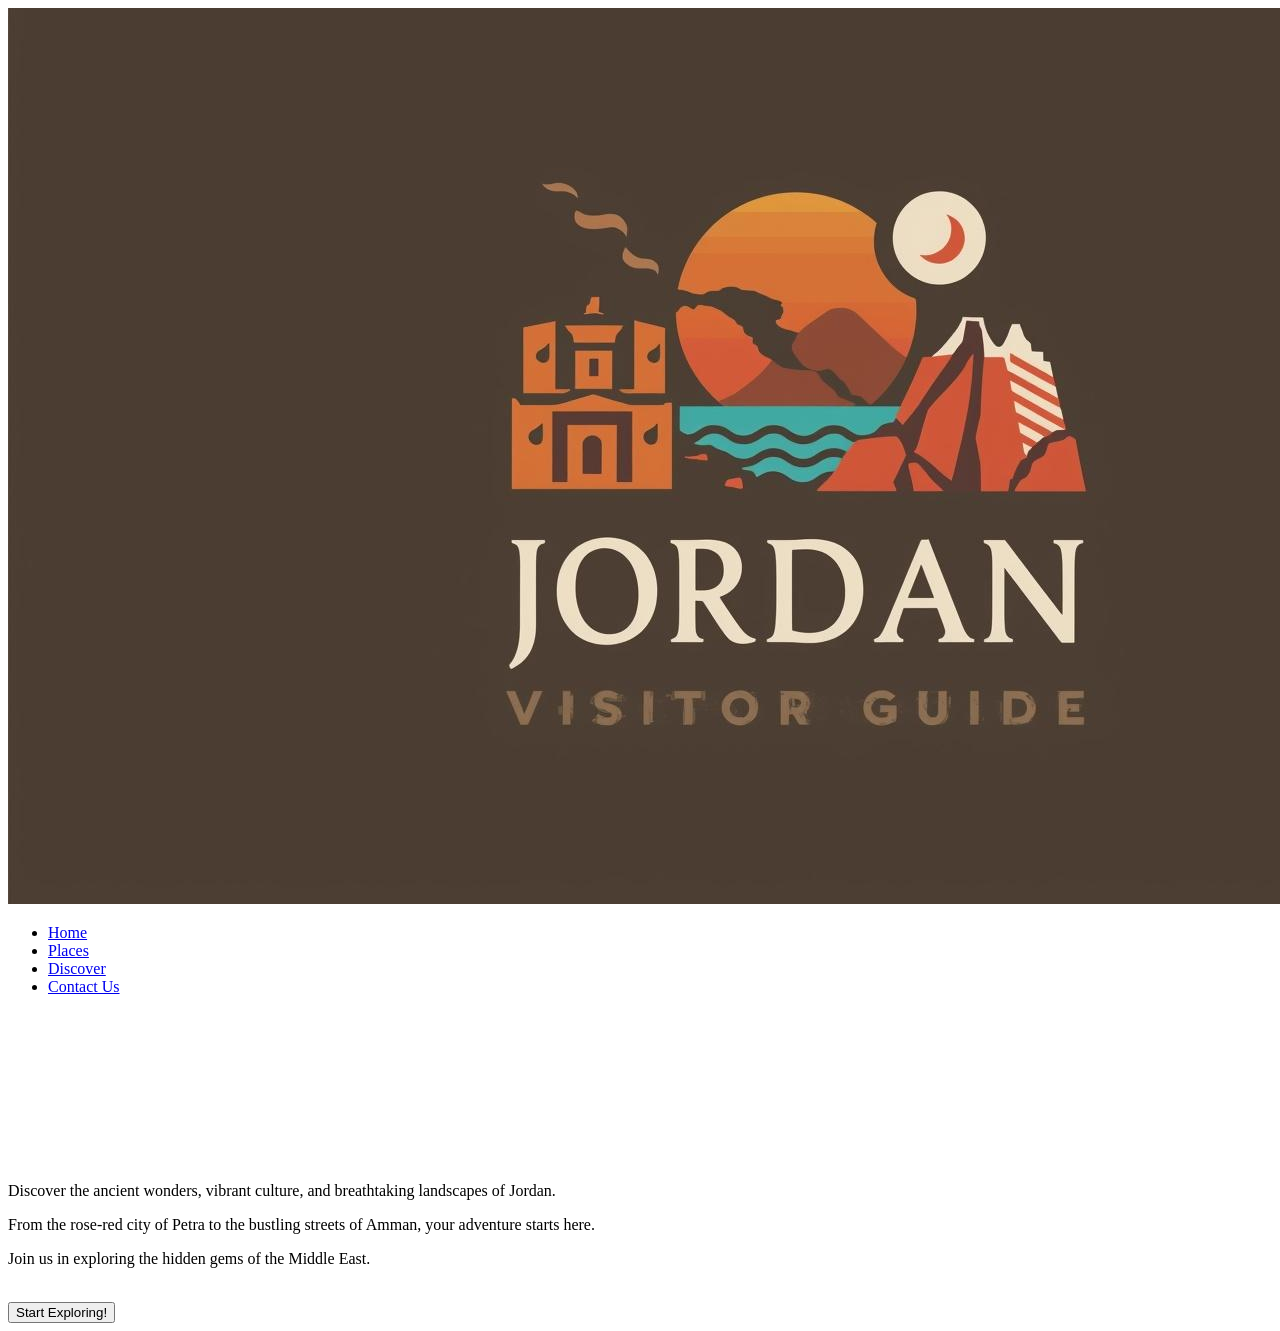
==== index.html @ 8b187b23 "Fixed video size" ====
<!DOCTYPE html>

<html>
    <head>
        <title>Jordan Visitor Guide</title>
        <link rel="stylesheet" href="style.css">
        <meta name="viewport" content="width=device-width, initial-scale=1.0">
    </head>

    <body>
        <header>
            <img src="assets/images/logo.jpg" alt="Jordan Visitor Guide Logo" id="logo">

            <nav>
                <ul id="navigation">
                    <li><a href="index.html" class="nav-link">Home</a></li>
                    <li><a href="places.html" class="nav-link">Places</a></li>
                    <li><a href="discover.html" class="nav-link">Discover</a></li>
                    <li><a href="contact.html" class="nav-link">Contact Us</a></li>
                </ul>
            </nav>
        </header>

        <section class="banner-strip">
            <video class="banner-video" aria-label="Video of Jordan scenery" muted autoplay loop playsinline>
                <source src="assets/videos/banner.mp4" type="video/mp4">
            </video>
        </section>

        <section class="intro-content">
            <p>Discover the ancient wonders, vibrant culture, and breathtaking landscapes of Jordan.</p>
            <p>From the rose-red city of Petra to the bustling streets of Amman, your adventure starts here.</p>
            <p>Join us in exploring the hidden gems of the Middle East.</p>
    
            <br> <a href="places.html"><button class="nav-link">Start Exploring!</button></a>
        </section>

        <section class="categories">
            <div class="container">
                <div class="card"></div>
            </div>
        </section>

        <script src="js/index.js"></script>
    </body>
</html>
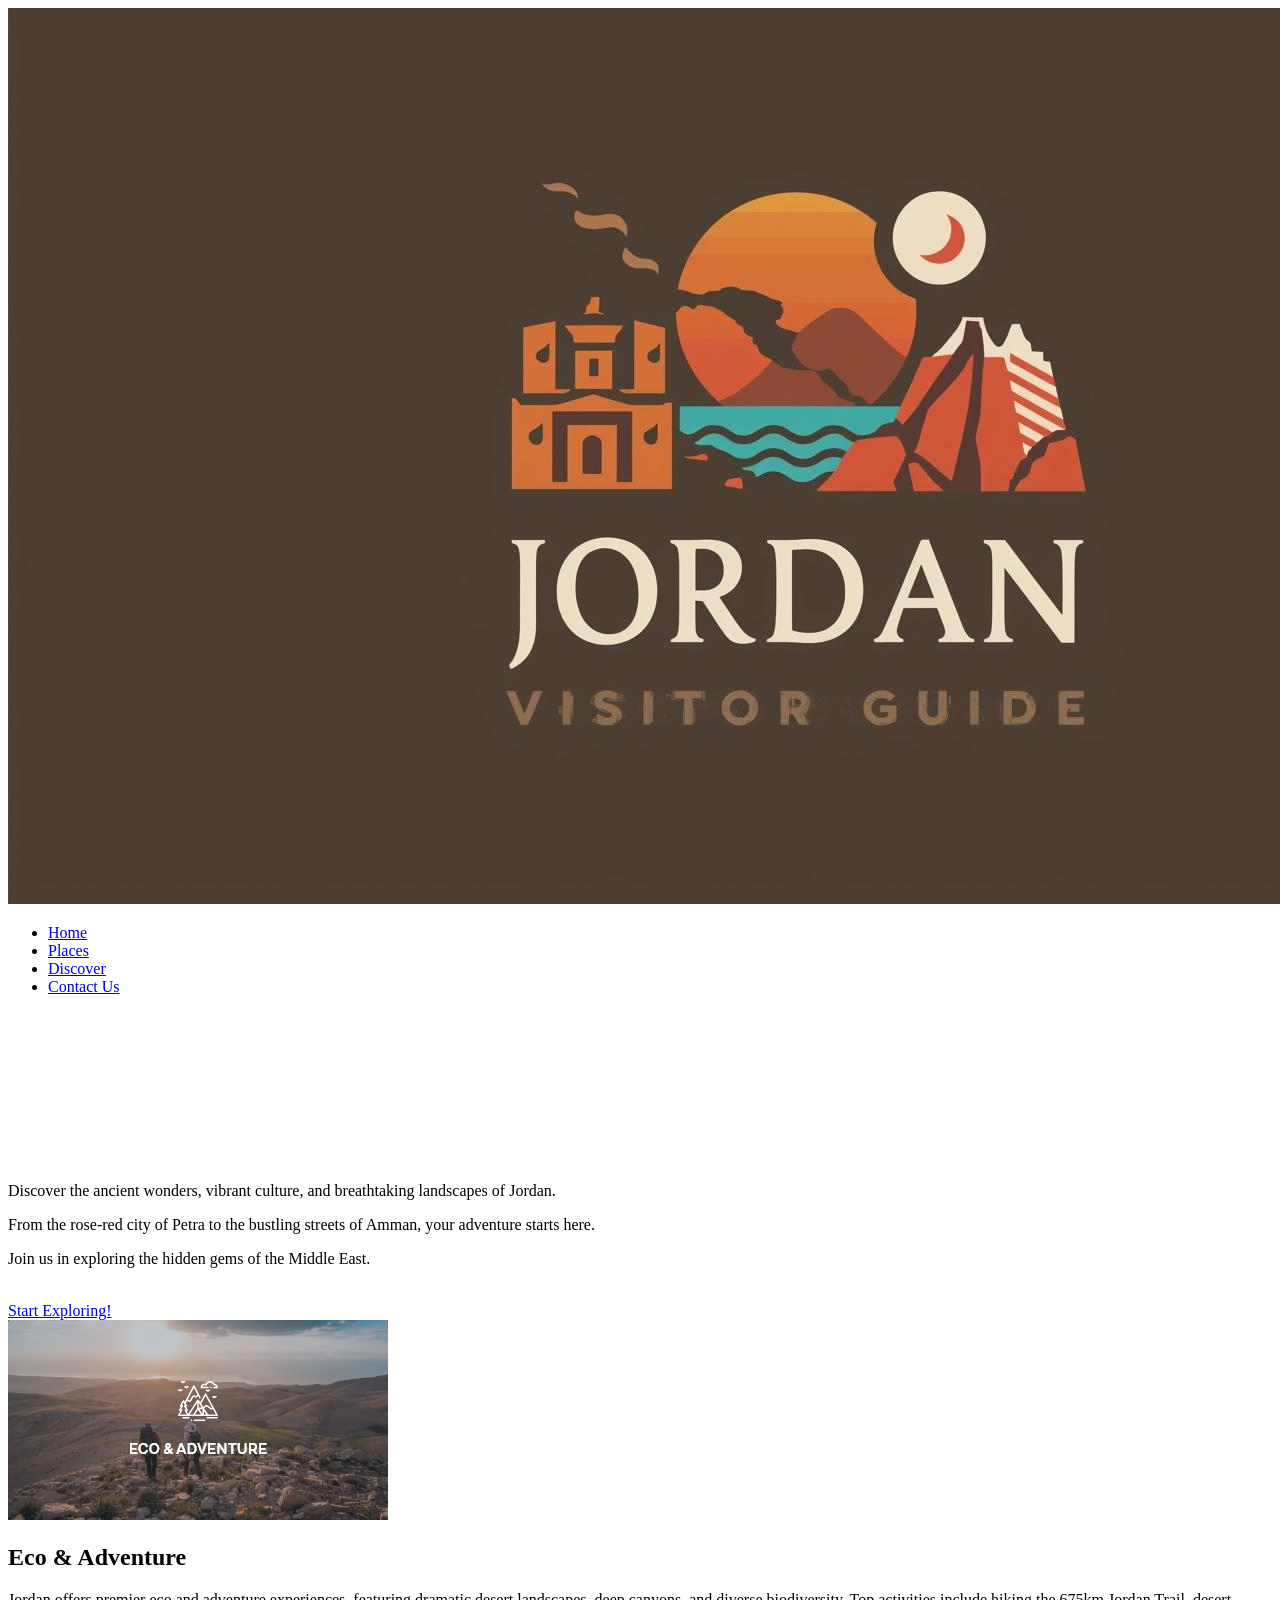
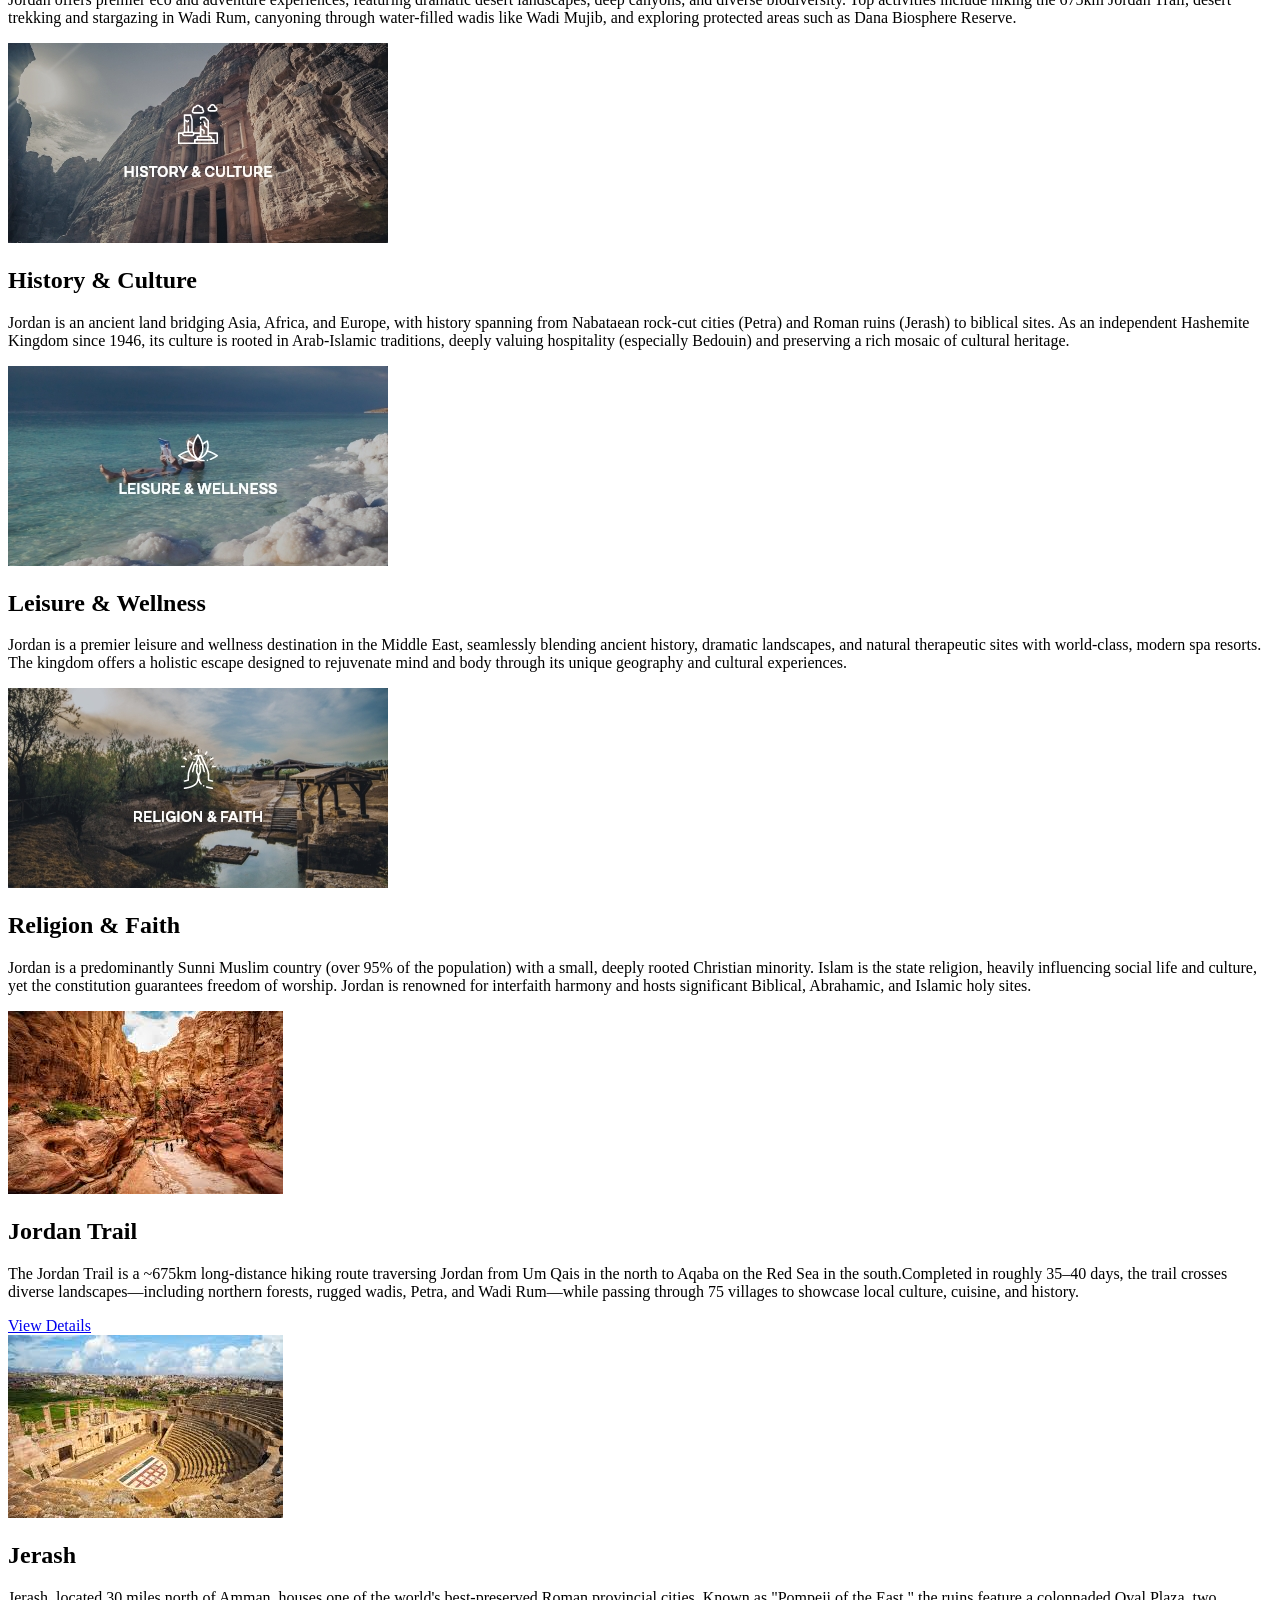
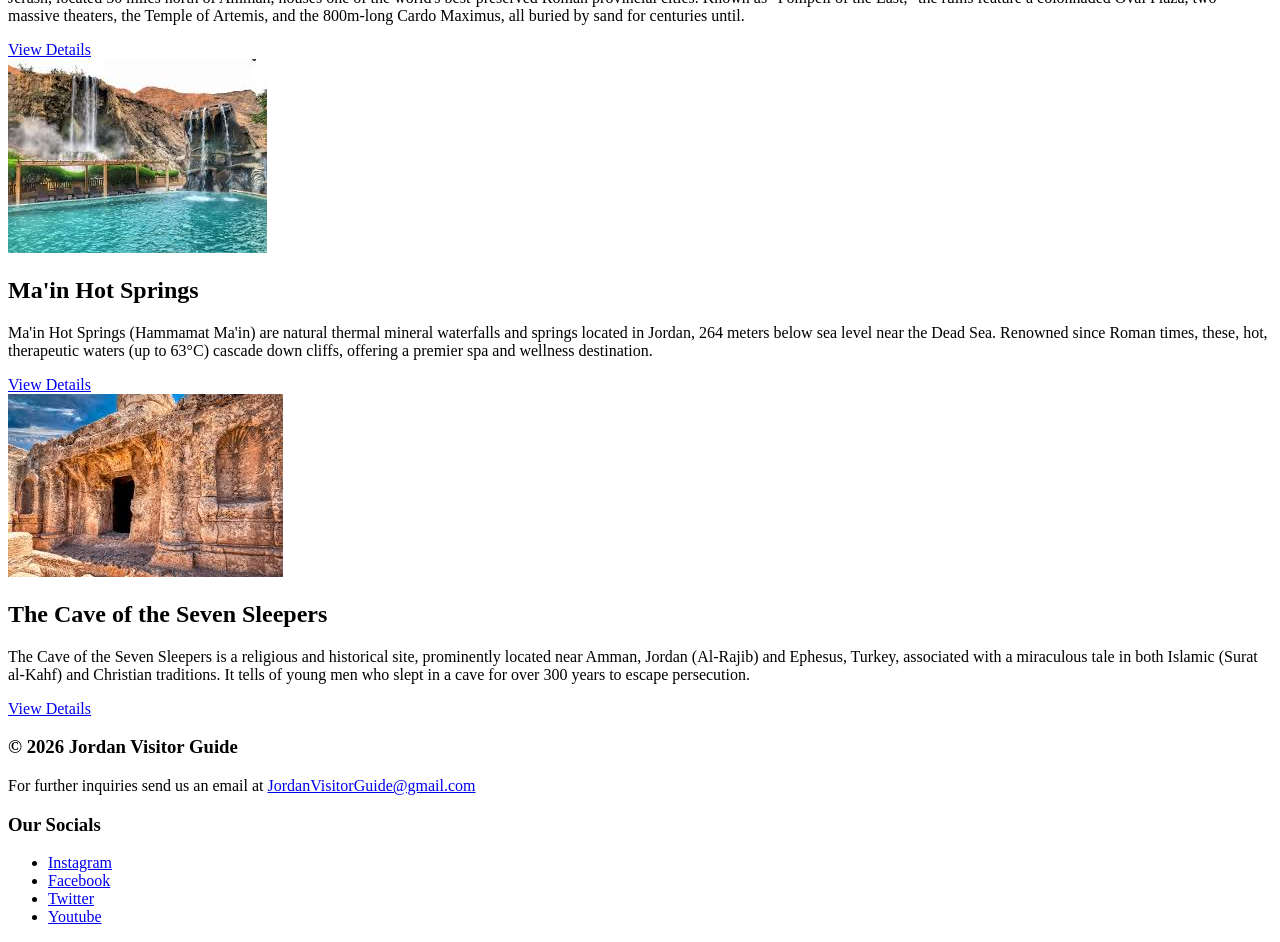
==== commit 93592f9d: "Finished Index.html" ====
--- a/index.html
+++ b/index.html
@@ -32,14 +32,120 @@
             <p>From the rose-red city of Petra to the bustling streets of Amman, your adventure starts here.</p>
             <p>Join us in exploring the hidden gems of the Middle East.</p>
     
-            <br> <a href="places.html"><button class="nav-link">Start Exploring!</button></a>
+            <br> <a href="places.html" class="intro-button">Start Exploring!</a>
         </section>
 
         <section class="categories">
-            <div class="container">
-                <div class="card"></div>
+            <div class="categories-card">
+                <img src="assets/images/eco-adventure.webp" alt="Jordan Trail">
+                <h2>Eco & Adventure</h2>
+                <p>
+                    Jordan offers premier eco and adventure experiences, featuring dramatic desert 
+                    landscapes, deep canyons, and diverse biodiversity. Top activities include hiking 
+                    the 675km Jordan Trail, desert trekking and stargazing in Wadi Rum, canyoning 
+                    through water-filled wadis like Wadi Mujib, and exploring protected areas such as 
+                    Dana Biosphere Reserve. 
+                </p>
+            </div>
+
+            <div class="categories-card">
+                <img src="assets/images/history-culture.webp" alt="Jersah Roman Ruins">
+                <h2>History & Culture</h2>
+                <p>
+                    Jordan is an ancient land bridging Asia, Africa, and Europe, with history spanning 
+                    from Nabataean rock-cut cities (Petra) and Roman ruins (Jerash) to biblical sites. 
+                    As an independent Hashemite Kingdom since 1946, its culture is rooted in Arab-Islamic 
+                    traditions, deeply valuing hospitality (especially Bedouin) and preserving a rich 
+                    mosaic of cultural heritage.
+                </p>
+            </div>
+
+            <div class="categories-card">
+                <img src="assets/images/leisure-wellness.webp" alt="Ma'in Hot Springs">
+                <h2>Leisure & Wellness</h2>
+                <p>
+                    Jordan is a premier leisure and wellness destination in the Middle East, seamlessly 
+                    blending ancient history, dramatic landscapes, and natural therapeutic sites with 
+                    world-class, modern spa resorts. The kingdom offers a holistic escape designed to 
+                    rejuvenate mind and body through its unique geography and cultural experiences.
+                </p>
+            </div>
+
+            <div class="categories-card">
+                <img src="assets/images/religion-faith.webp" alt="The Cave of the Seven Sleepers">
+                <h2>Religion & Faith</h2>
+                <p>
+                    Jordan is a predominantly Sunni Muslim country (over 95% of the population) with a 
+                    small, deeply rooted Christian minority. Islam is the state religion, heavily 
+                    influencing social life and culture, yet the constitution guarantees freedom of 
+                    worship. Jordan is renowned for interfaith harmony and hosts significant Biblical, 
+                    Abrahamic, and Islamic holy sites.
+                </p>
             </div>
         </section>
+
+        <section class="places">
+            <div class="places-card">
+                <img src="assets/images/jordan-trail.jpeg" alt="Jordan Trail">
+                <h2>Jordan Trail</h2>
+                <p>
+                    The Jordan Trail is a ~675km long-distance hiking route traversing Jordan from Um Qais in the 
+                    north to Aqaba on the Red Sea in the south.Completed in roughly 35–40 days, the trail crosses 
+                    
+                    diverse landscapes—including northern forests, rugged wadis, Petra, and Wadi Rum—while passing 
+                    through 75 villages to showcase local culture, cuisine, and history.
+                </p>
+                <a href="place-details.html?id=1" class="places-button">View Details</a>
+            </div>
+
+            <div class="places-card">
+                <img src="assets/images/jerash.jpeg" alt="Jersah Roman Ruins">
+                <h2>Jerash</h2>
+                <p>
+                    Jerash, located 30 miles north of Amman, houses one of the world's best-preserved Roman 
+                    provincial cities. Known as "Pompeii of the East," the ruins feature a colonnaded Oval Plaza, 
+                    two massive theaters, the Temple of Artemis, and the 800m-long Cardo Maximus, all buried by 
+                    sand for centuries until.
+                </p>
+                <a href="place-details.html?id=2" class="places-button">View Details</a>
+            </div>
+
+            <div class="places-card">
+                <img src="assets/images/ma'in.jpeg" alt="Ma'in Hot Springs">
+                <h2>Ma'in Hot Springs</h2>
+                <p>
+                    Ma'in Hot Springs (Hammamat Ma'in) are natural thermal mineral waterfalls and springs 
+                    located in Jordan, 264 meters below sea level near the Dead Sea. Renowned since Roman 
+                    times, these, hot, therapeutic waters (up to 63°C) cascade down cliffs, offering a 
+                    premier spa and wellness destination. 
+                </p>
+                <a href="place-details.html?id=3" class="places-button">View Details</a>
+            </div>
+
+            <div class="places-card">
+                <img src="assets/images/cave-of-the-seven-sleepers.jpeg" alt="The Cave of the Seven Sleepers">
+                <h2>The Cave of the Seven Sleepers</h2>
+                <p>
+                    The Cave of the Seven Sleepers is a religious and historical site, prominently 
+                    located near Amman, Jordan (Al-Rajib) and Ephesus, Turkey, associated with a 
+                    miraculous tale in both Islamic (Surat al-Kahf) and Christian traditions. It 
+                    tells of young men who slept in a cave for over 300 years to escape persecution.
+                </p>
+                <a href="place-details.html?id=4" class="places-button">View Details</a>
+            </div>
+        </section>
+
+        <footer>
+            <h3>&copy; 2026 Jordan Visitor Guide</h3>
+            <p>For further inquiries send us an email at <a href="mailto:JordanVisitorGuide@gmail.com">JordanVisitorGuide@gmail.com</a></p>
+            <h3>Our Socials</h3>
+            <ul class="socials">
+                <li class="socials-items"><a href="#">Instagram</a></li>
+                <li class="socials-items"><a href="#">Facebook</a></li>
+                <li class="socials-items"><a href="#">Twitter</a></li>
+                <li class="socials-items"><a href="#">Youtube</a></li>
+            </ul>
+        </footer>
 
         <script src="js/index.js"></script>
     </body>
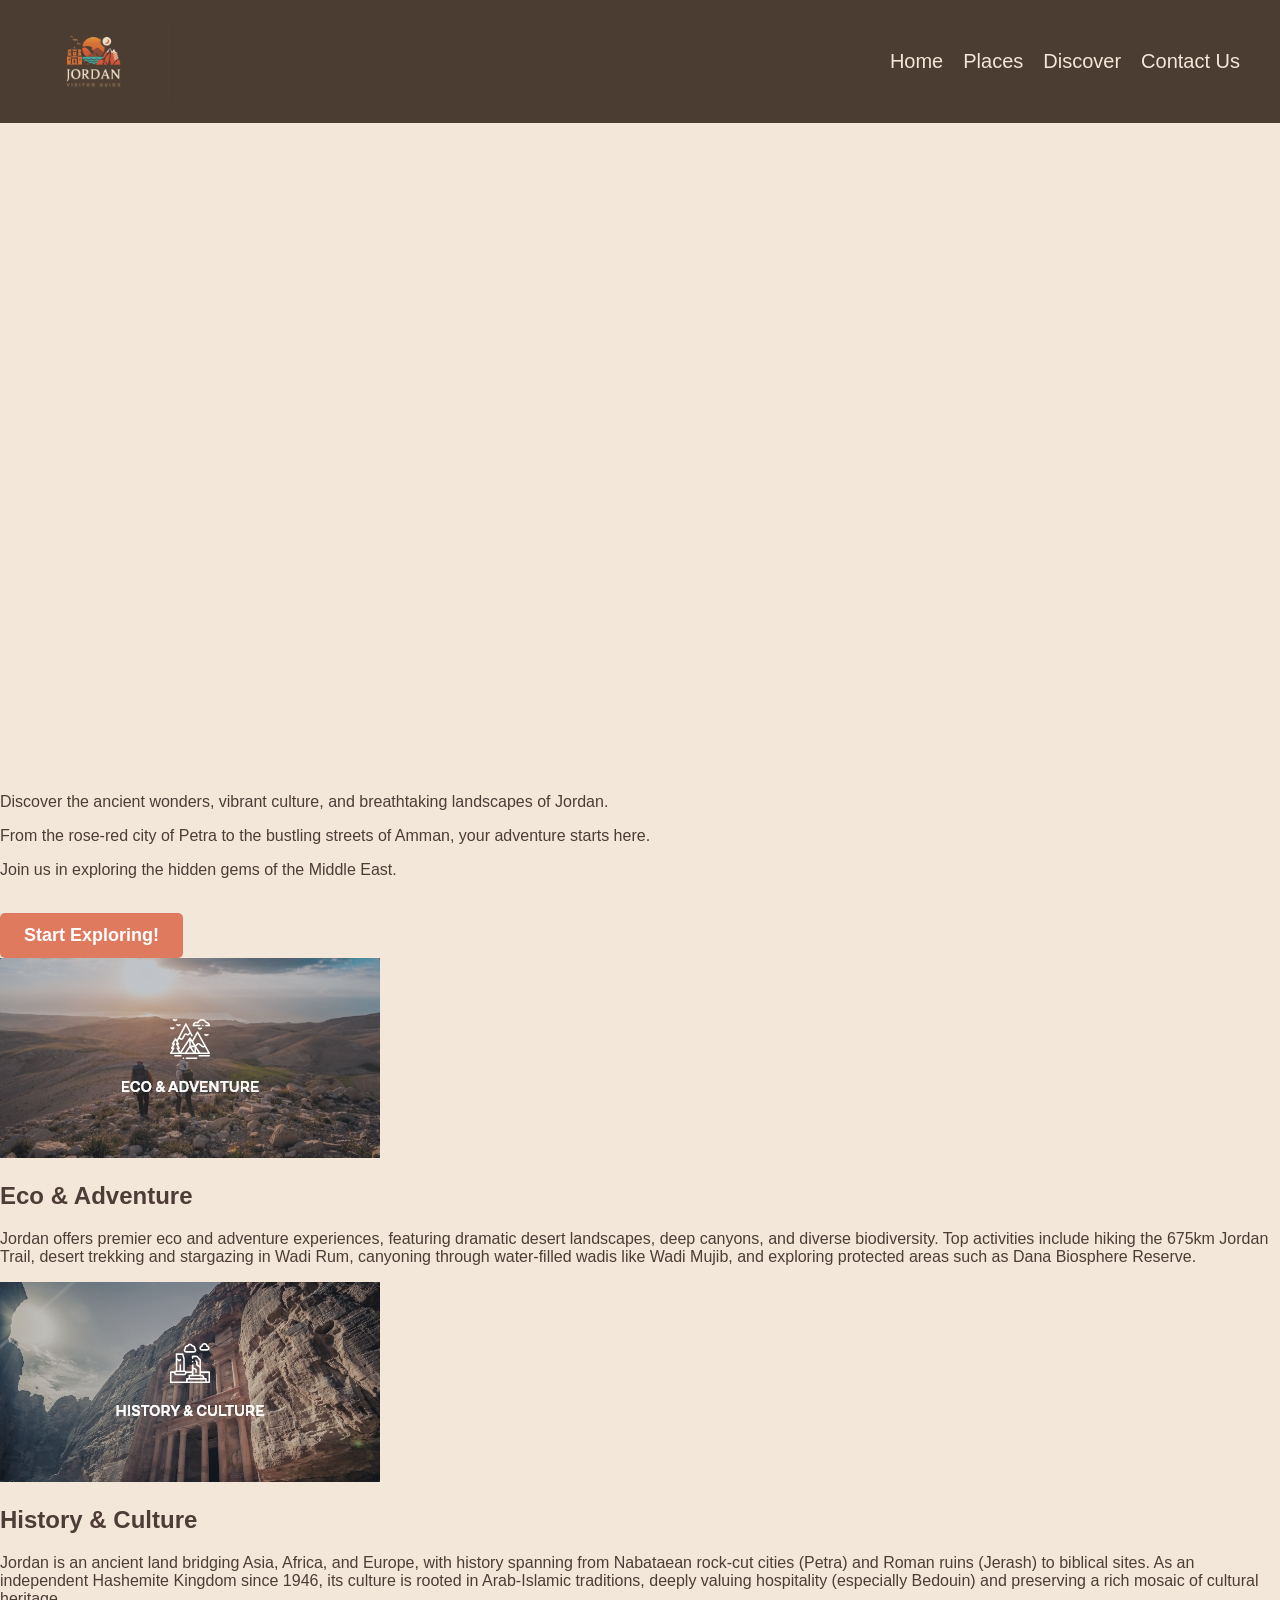
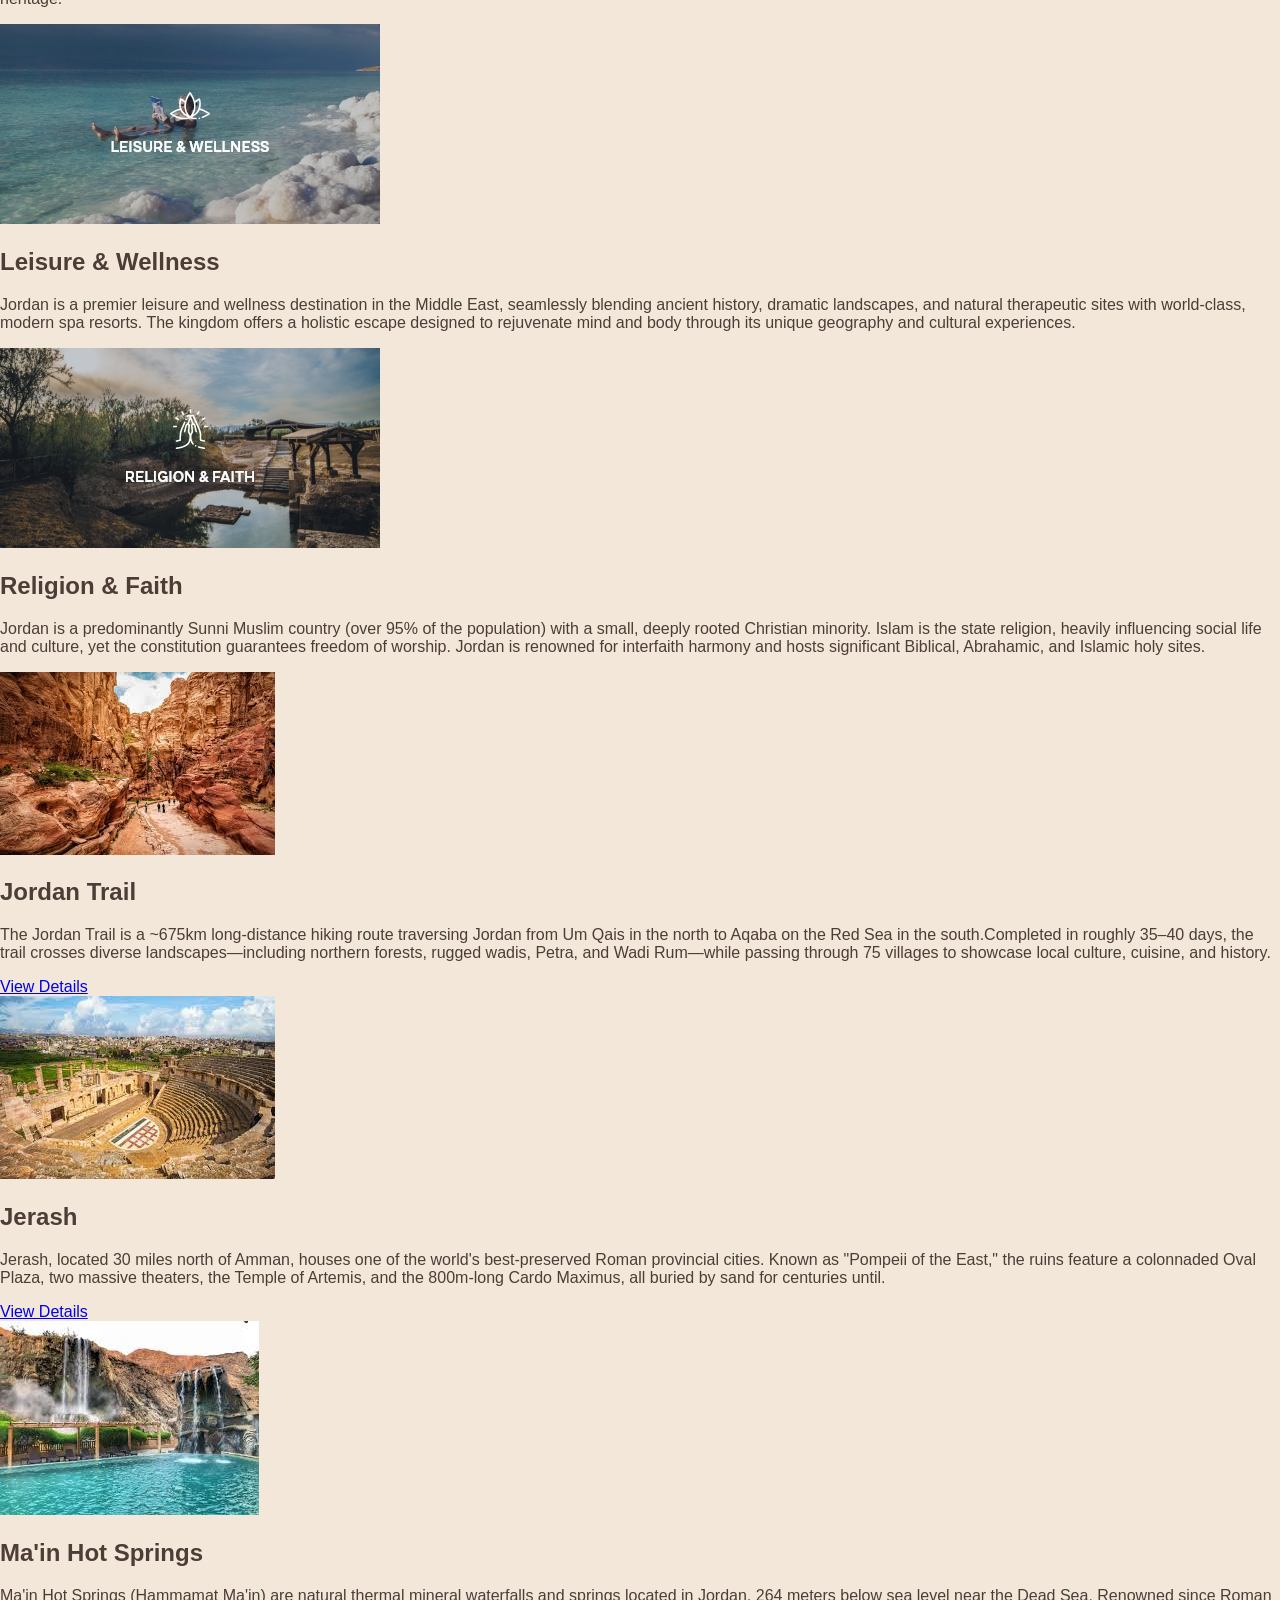
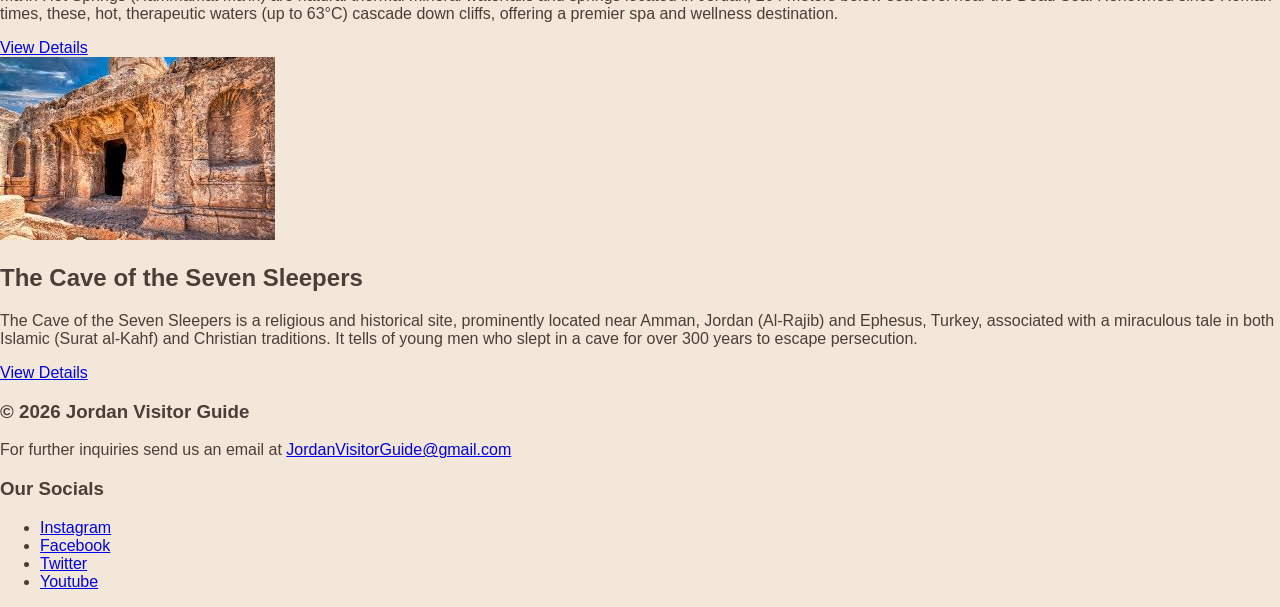
==== commit 614cdacf: "Fixed hero section html and started on the css" ====
--- a/index.html
+++ b/index.html
@@ -21,18 +21,15 @@
             </nav>
         </header>
 
-        <section class="banner-strip">
+        <section class="hero">
             <video class="banner-video" aria-label="Video of Jordan scenery" muted autoplay loop playsinline>
                 <source src="assets/videos/banner.mp4" type="video/mp4">
             </video>
-        </section>
-
-        <section class="intro-content">
             <p>Discover the ancient wonders, vibrant culture, and breathtaking landscapes of Jordan.</p>
             <p>From the rose-red city of Petra to the bustling streets of Amman, your adventure starts here.</p>
             <p>Join us in exploring the hidden gems of the Middle East.</p>
     
-            <br> <a href="places.html" class="intro-button">Start Exploring!</a>
+            <br> <a href="places.html" class="hero-button">Start Exploring!</a>
         </section>
 
         <section class="categories">
--- a/style.css
+++ b/style.css
@@ -0,0 +1,64 @@
+/* INDEX CSS */
+body {
+    background-color: #F2E7D9; 
+    color: #4E3C36;
+    font-family: Arial, sans-serif;
+    margin: 0;
+}
+
+header {
+    display: flex;
+    justify-content: space-between;
+    align-items: center;
+    background-color: #4B3D32;
+    color: #F2E7D9;
+    margin-bottom: 10px;
+    padding: 20px;
+}
+
+#logo {
+    width: 12%;
+    height: auto;
+}
+
+nav ul {
+    display: flex;
+    gap: 20px;
+    list-style-type: none;
+    margin: 20px;
+}
+
+nav ul li {
+    font-size: 20px;
+}
+
+nav a {
+    text-decoration: none;
+    color: #F2E7D9;
+}
+
+nav a:hover {
+    color: #3DCCC7;
+}
+
+.hero {
+    align-items: center;
+    justify-items: center;
+}
+
+.hero .banner-video {
+    width: 100%;
+    height: auto;
+}
+
+.hero .hero-button {
+    background-color: #E07A5F; 
+    color: #FFFFFF;
+    padding: 12px 24px;
+    border-radius: 5px;
+    text-decoration: none;
+    display: inline-block; 
+    font-size: 18px;
+    font-weight: bold;
+    place-items: center;
+}
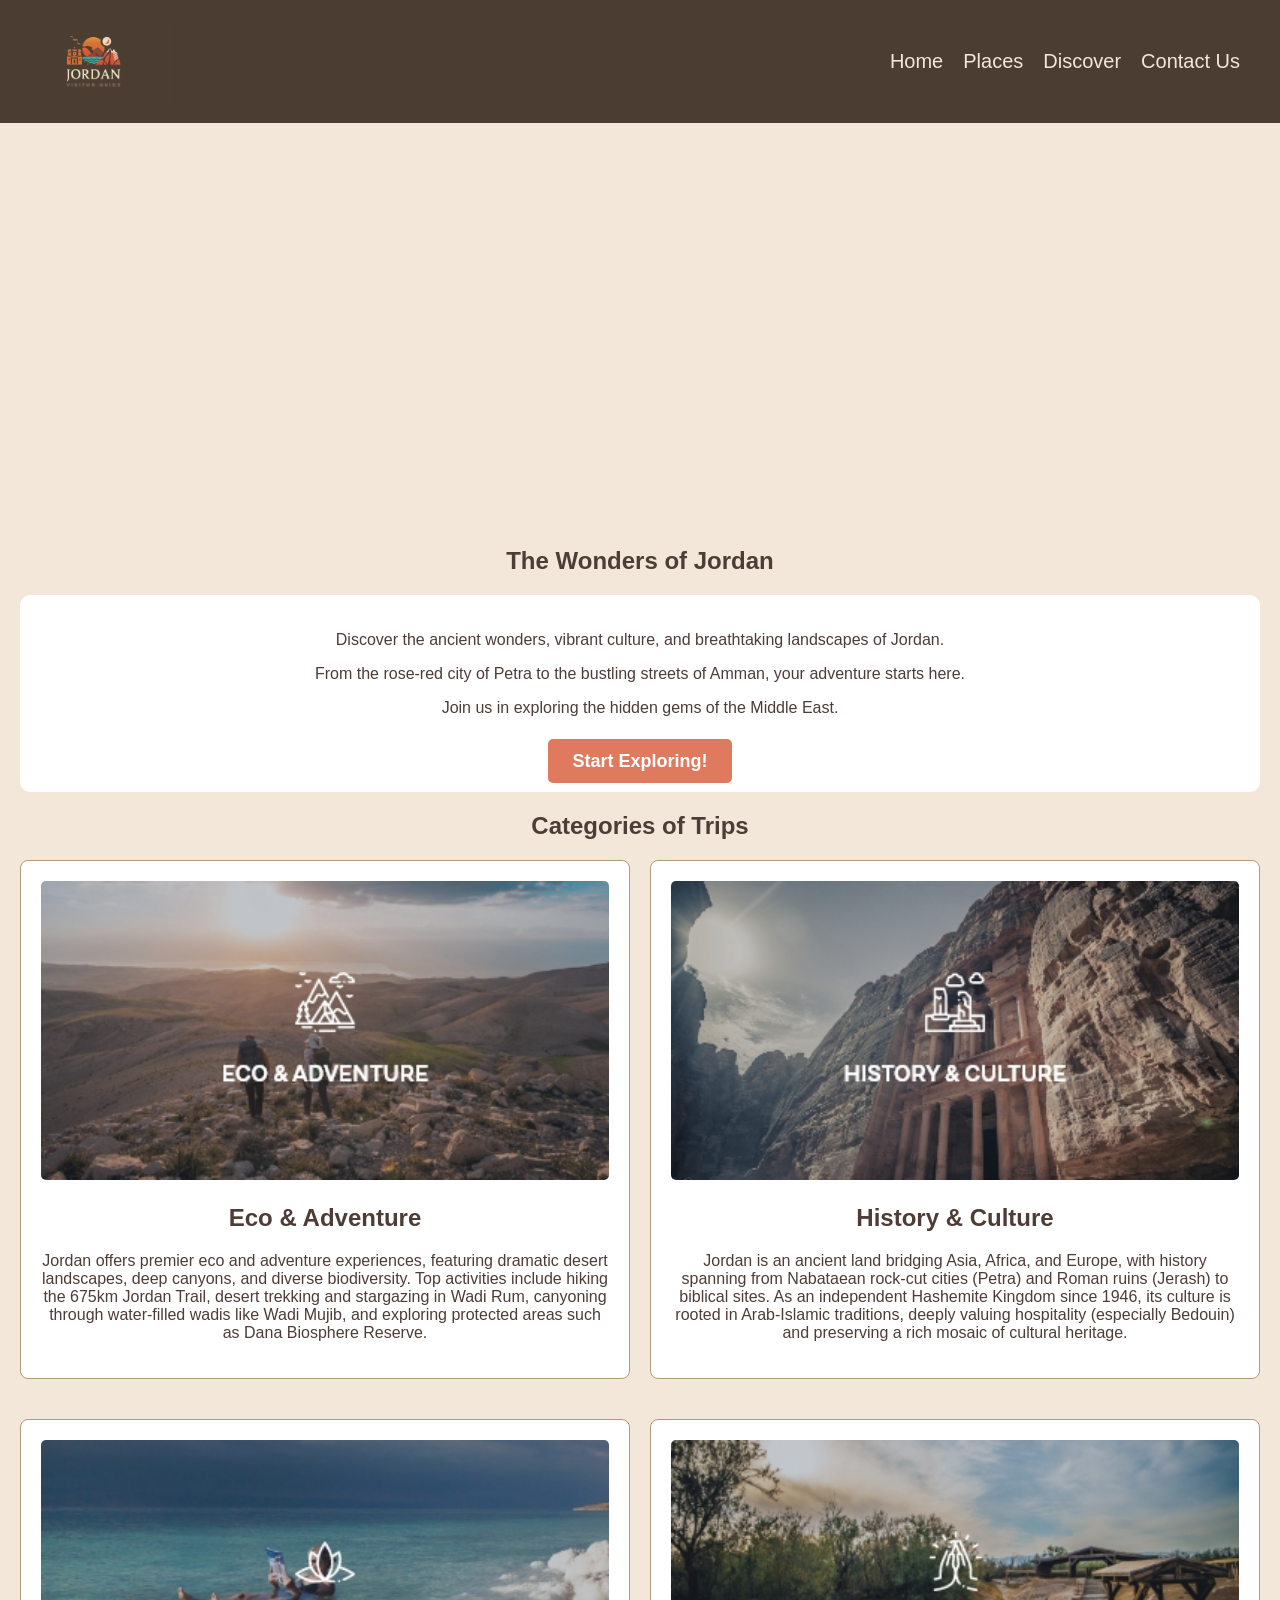
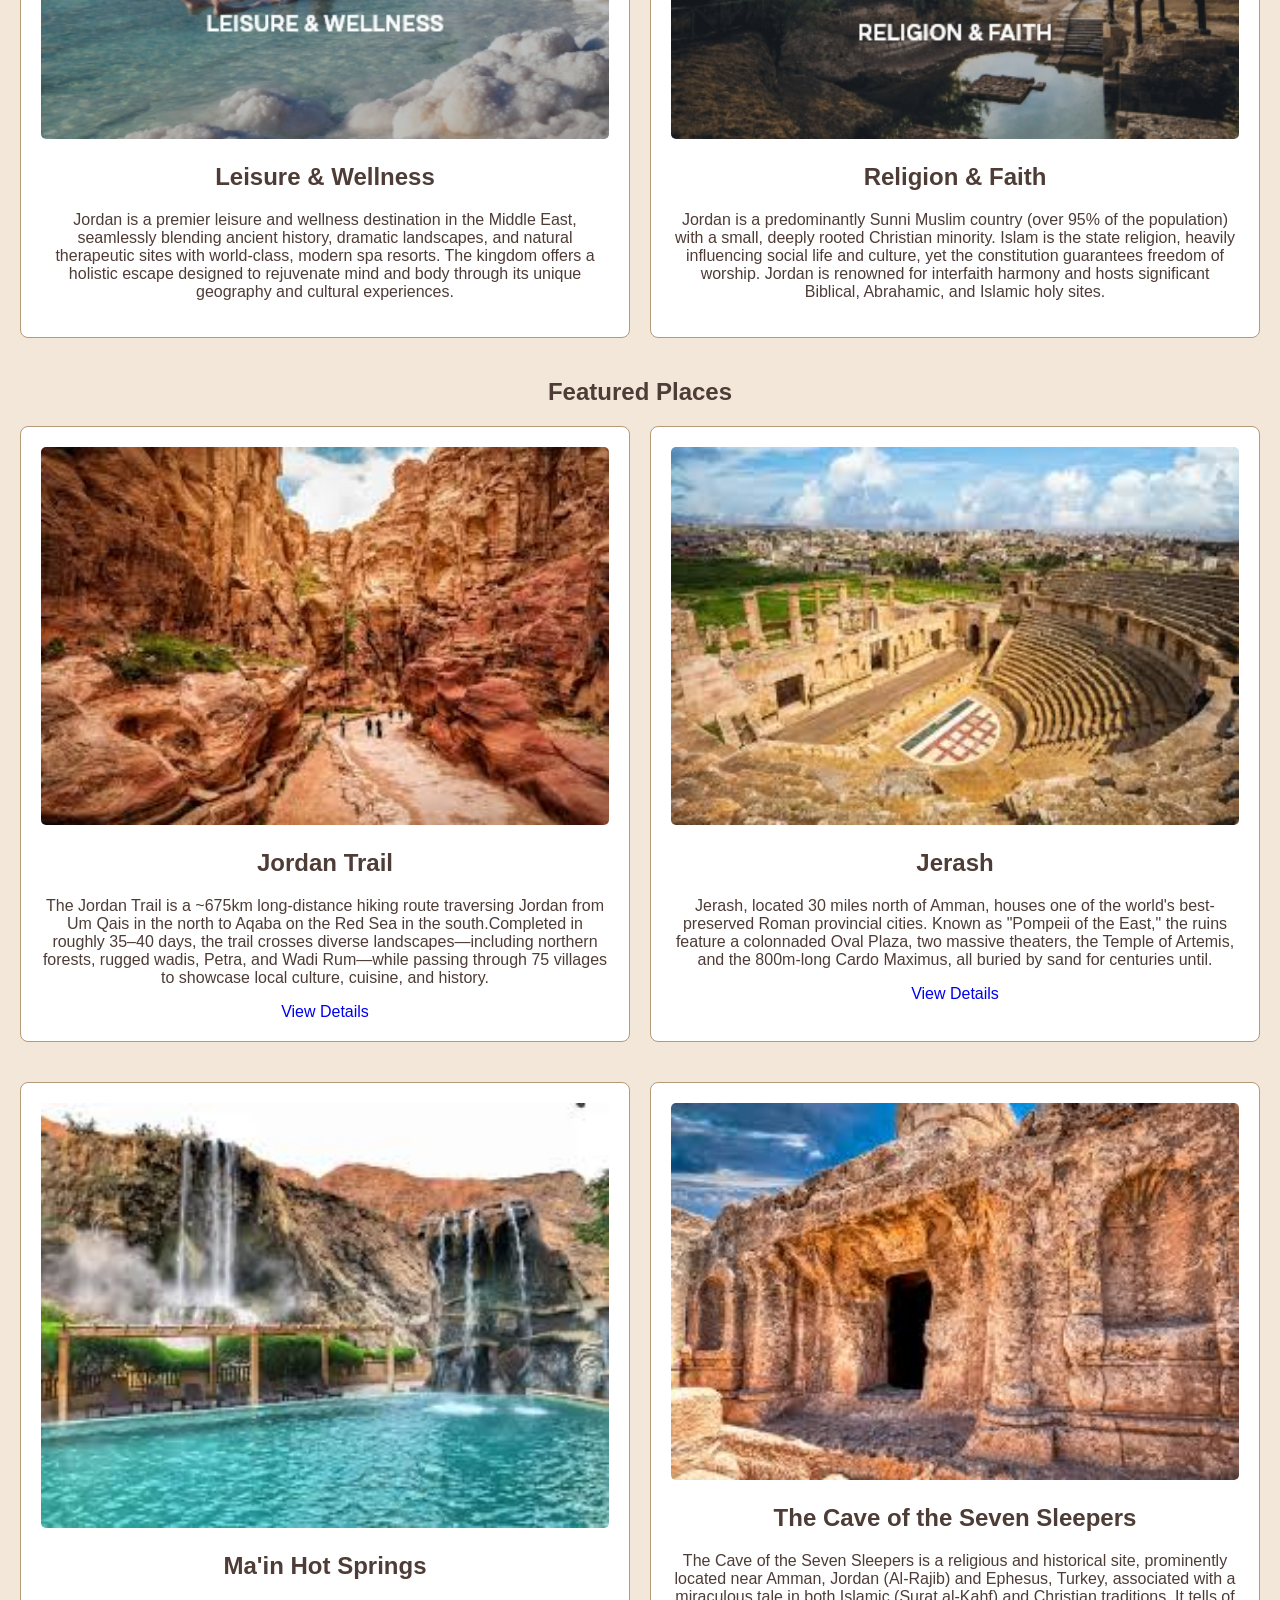
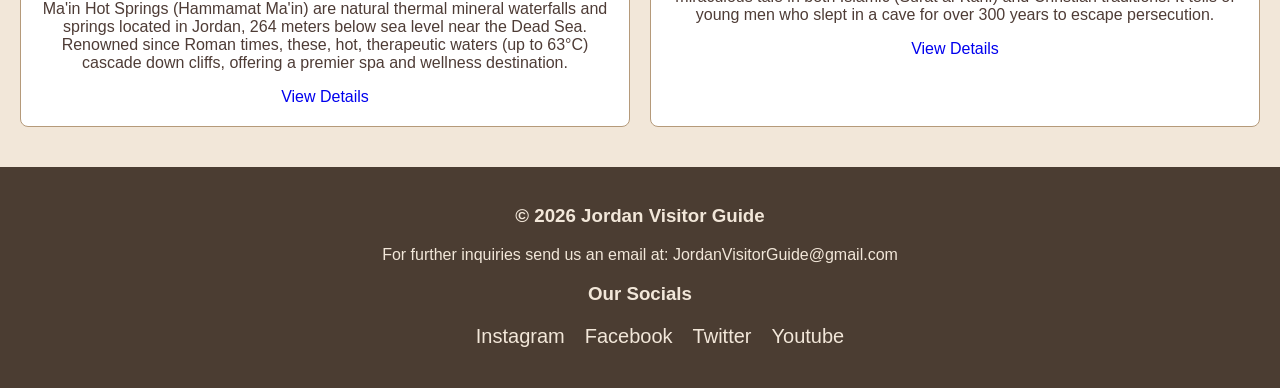
==== commit 2dd4db24: "Finished index html and css" ====
--- a/index.html
+++ b/index.html
@@ -25,13 +25,21 @@
             <video class="banner-video" aria-label="Video of Jordan scenery" muted autoplay loop playsinline>
                 <source src="assets/videos/banner.mp4" type="video/mp4">
             </video>
-            <p>Discover the ancient wonders, vibrant culture, and breathtaking landscapes of Jordan.</p>
-            <p>From the rose-red city of Petra to the bustling streets of Amman, your adventure starts here.</p>
-            <p>Join us in exploring the hidden gems of the Middle East.</p>
-    
-            <br> <a href="places.html" class="hero-button">Start Exploring!</a>
+
+            <h2>The Wonders of Jordan</h2>
+            <div class="hero-text">
+                <p>Discover the ancient wonders, vibrant culture, and breathtaking landscapes of Jordan.</p>
+                <p>From the rose-red city of Petra to the bustling streets of Amman, your adventure starts here.</p>
+                <p>Join us in exploring the hidden gems of the Middle East.</p>
+
+                <br>
+        
+                <a href="places.html" class="hero-button">Start Exploring!</a>
+            </div>
         </section>
 
+        <h2>Categories of Trips</h2>
+        
         <section class="categories">
             <div class="categories-card">
                 <img src="assets/images/eco-adventure.webp" alt="Jordan Trail">
@@ -81,6 +89,8 @@
             </div>
         </section>
 
+        <h2>Featured Places</h2>
+
         <section class="places">
             <div class="places-card">
                 <img src="assets/images/jordan-trail.jpeg" alt="Jordan Trail">
@@ -92,7 +102,7 @@
                     diverse landscapes—including northern forests, rugged wadis, Petra, and Wadi Rum—while passing 
                     through 75 villages to showcase local culture, cuisine, and history.
                 </p>
-                <a href="place-details.html?id=1" class="places-button">View Details</a>
+                <a href="place-details.html?place=jordan-trail" class="places-button">View Details</a>
             </div>
 
             <div class="places-card">
@@ -104,7 +114,7 @@
                     two massive theaters, the Temple of Artemis, and the 800m-long Cardo Maximus, all buried by 
                     sand for centuries until.
                 </p>
-                <a href="place-details.html?id=2" class="places-button">View Details</a>
+                <a href="place-details.html?place=jerash" class="places-button">View Details</a>
             </div>
 
             <div class="places-card">
@@ -116,7 +126,7 @@
                     times, these, hot, therapeutic waters (up to 63°C) cascade down cliffs, offering a 
                     premier spa and wellness destination. 
                 </p>
-                <a href="place-details.html?id=3" class="places-button">View Details</a>
+                <a href="place-details.html?place=ma'in-hot-springs" class="places-button">View Details</a>
             </div>
 
             <div class="places-card">
@@ -128,20 +138,22 @@
                     miraculous tale in both Islamic (Surat al-Kahf) and Christian traditions. It 
                     tells of young men who slept in a cave for over 300 years to escape persecution.
                 </p>
-                <a href="place-details.html?id=4" class="places-button">View Details</a>
+                <a href="place-details.html?place=the-cave-of-the-seven-sleepers" class="places-button">View Details</a>
             </div>
         </section>
 
         <footer>
             <h3>&copy; 2026 Jordan Visitor Guide</h3>
-            <p>For further inquiries send us an email at <a href="mailto:JordanVisitorGuide@gmail.com">JordanVisitorGuide@gmail.com</a></p>
-            <h3>Our Socials</h3>
-            <ul class="socials">
-                <li class="socials-items"><a href="#">Instagram</a></li>
-                <li class="socials-items"><a href="#">Facebook</a></li>
-                <li class="socials-items"><a href="#">Twitter</a></li>
-                <li class="socials-items"><a href="#">Youtube</a></li>
-            </ul>
+            <p>For further inquiries send us an email at: <a href="mailto:JordanVisitorGuide@gmail.com">JordanVisitorGuide@gmail.com</a></p>
+            <div class="socials">
+                <h3>Our Socials</h3>
+                <ul class="socials">
+                    <li class="socials-items"><a href="#">Instagram</a></li>
+                    <li class="socials-items"><a href="#">Facebook</a></li>
+                    <li class="socials-items"><a href="#">Twitter</a></li>
+                    <li class="socials-items"><a href="#">Youtube</a></li>
+                </ul>
+            </div>
         </footer>
 
         <script src="js/index.js"></script>
--- a/style.css
+++ b/style.css
@@ -1,9 +1,14 @@
-/* INDEX CSS */
+/* GLOBAL */
+html {
+    scroll-behavior: smooth;
+}
+
 body {
     background-color: #F2E7D9; 
     color: #4E3C36;
     font-family: Arial, sans-serif;
     margin: 0;
+    text-align: center;
 }
 
 header {
@@ -12,43 +17,55 @@
     align-items: center;
     background-color: #4B3D32;
     color: #F2E7D9;
-    margin-bottom: 10px;
     padding: 20px;
 }
 
-#logo {
+footer {
+    background-color: #4B3D32;
+    color: #F2E7D9;
+    padding: 20px;
+}
+
+a {
+    text-decoration: none;
+}
+
+nav a, footer a {
+    color: #F2E7D9;
+}
+
+a:hover {
+    color: #3DCCC7;
+    transition: color 0.3s ease-in-out;
+}
+
+header #logo {
     width: 12%;
     height: auto;
 }
 
-nav ul {
+header ul, footer ul {
     display: flex;
     gap: 20px;
     list-style-type: none;
     margin: 20px;
+    justify-content: center;
 }
 
-nav ul li {
+header ul li, footer ul li {
     font-size: 20px;
 }
 
-nav a {
-    text-decoration: none;
-    color: #F2E7D9;
-}
 
-nav a:hover {
-    color: #3DCCC7;
-}
-
+/* INDEX CSS */
 .hero {
-    align-items: center;
     justify-items: center;
 }
 
 .hero .banner-video {
     width: 100%;
-    height: auto;
+    height: 400px;
+    object-fit: cover;
 }
 
 .hero .hero-button {
@@ -56,9 +73,34 @@
     color: #FFFFFF;
     padding: 12px 24px;
     border-radius: 5px;
-    text-decoration: none;
-    display: inline-block; 
     font-size: 18px;
     font-weight: bold;
-    place-items: center;
+}
+
+.hero .hero-text {
+    background-color: #FFFFFF;
+    padding: 20px;
+    border-radius: 10px;
+    margin: 20px;
+}
+
+.categories, .places {
+    display: grid;
+    grid-template-columns: repeat(2, 1fr);
+    margin: 20px;
+    gap: 20px;
+}
+
+.places-card, .categories-card {
+    background-color: #FFFFFF;
+    border: 1px solid #B59A7A;
+    padding: 20px;
+    margin-bottom: 20px;
+    border-radius: 8px;
+}
+
+.categories-card img, .places-card img {
+    width: 100%; 
+    height: auto;
+    border-radius: 5px;
 }
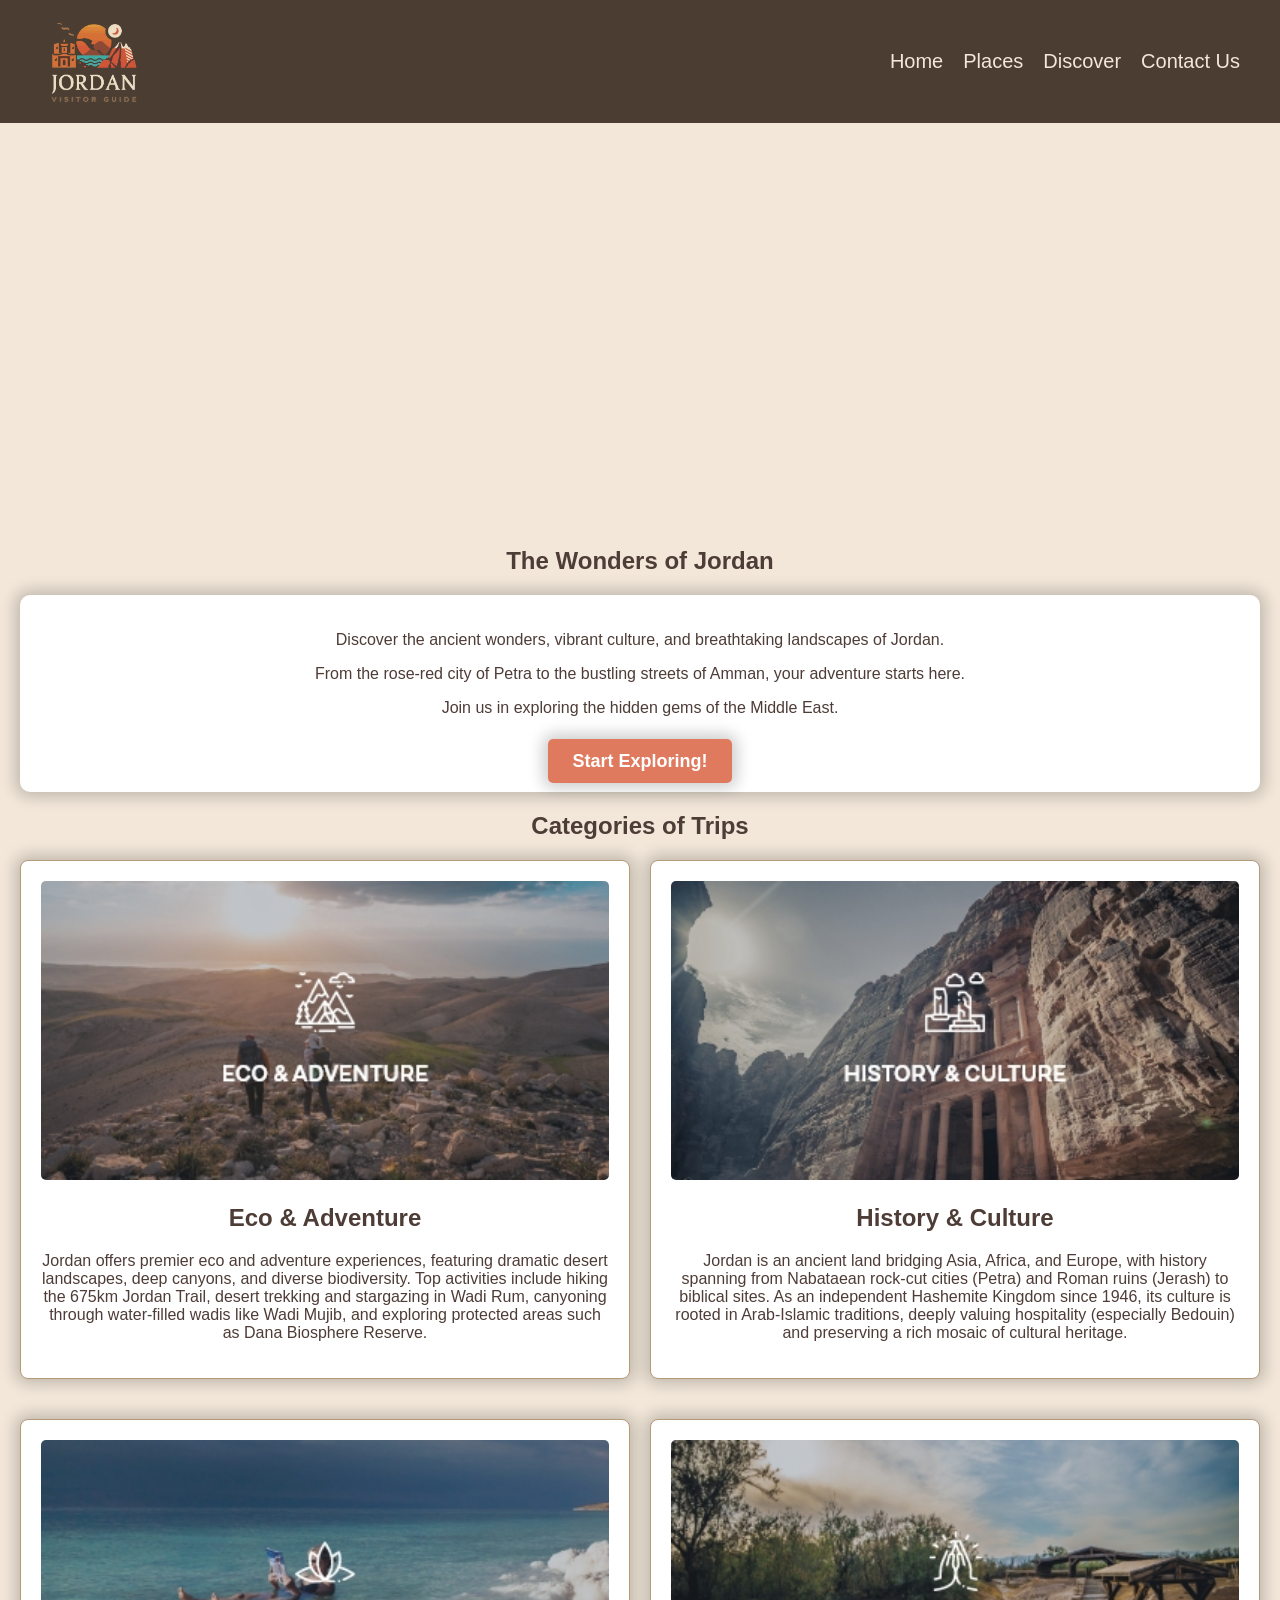
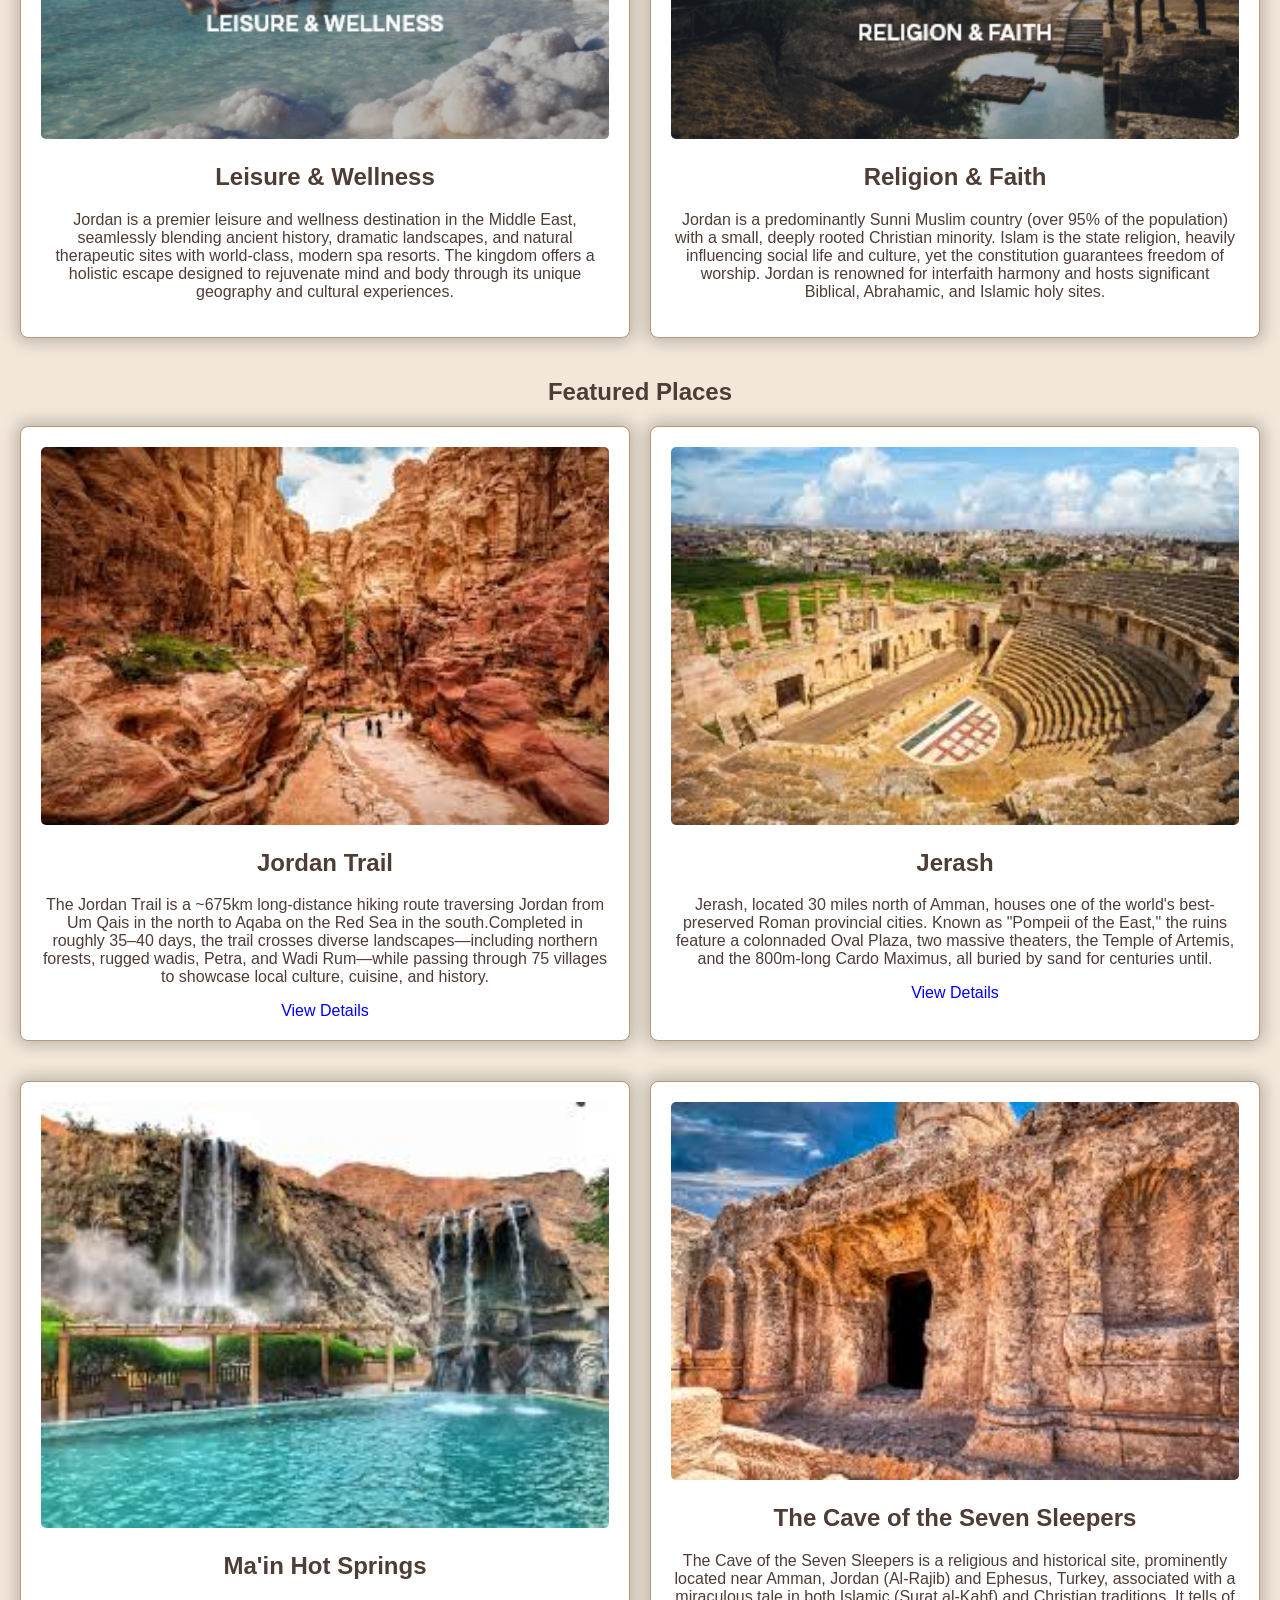
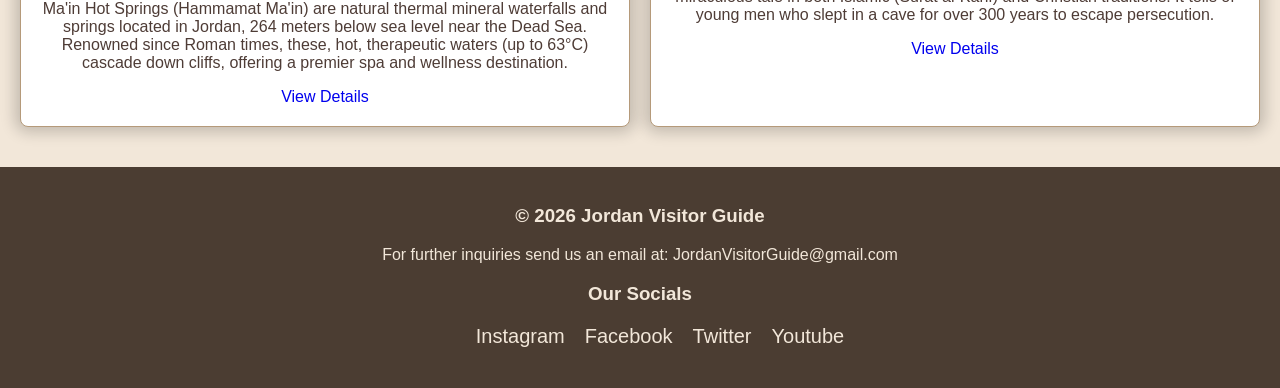
==== commit 584b0925: "finished place-details html css and js and added images" ====
--- a/index.html
+++ b/index.html
@@ -49,7 +49,7 @@
                     landscapes, deep canyons, and diverse biodiversity. Top activities include hiking 
                     the 675km Jordan Trail, desert trekking and stargazing in Wadi Rum, canyoning 
                     through water-filled wadis like Wadi Mujib, and exploring protected areas such as 
-                    Dana Biosphere Reserve. 
+                    Dana Biosphere Reserve.
                 </p>
             </div>
 
@@ -98,11 +98,10 @@
                 <p>
                     The Jordan Trail is a ~675km long-distance hiking route traversing Jordan from Um Qais in the 
                     north to Aqaba on the Red Sea in the south.Completed in roughly 35–40 days, the trail crosses 
-                    
                     diverse landscapes—including northern forests, rugged wadis, Petra, and Wadi Rum—while passing 
                     through 75 villages to showcase local culture, cuisine, and history.
                 </p>
-                <a href="place-details.html?place=jordan-trail" class="places-button">View Details</a>
+                <a href="place-details.html?id=1" class="places-button">View Details</a>
             </div>
 
             <div class="places-card">
@@ -114,7 +113,7 @@
                     two massive theaters, the Temple of Artemis, and the 800m-long Cardo Maximus, all buried by 
                     sand for centuries until.
                 </p>
-                <a href="place-details.html?place=jerash" class="places-button">View Details</a>
+                <a href="place-details.html?id=4" class="places-button">View Details</a>
             </div>
 
             <div class="places-card">
@@ -126,7 +125,7 @@
                     times, these, hot, therapeutic waters (up to 63°C) cascade down cliffs, offering a 
                     premier spa and wellness destination. 
                 </p>
-                <a href="place-details.html?place=ma'in-hot-springs" class="places-button">View Details</a>
+                <a href="place-details.html?id=6" class="places-button">View Details</a>
             </div>
 
             <div class="places-card">
@@ -138,14 +137,14 @@
                     miraculous tale in both Islamic (Surat al-Kahf) and Christian traditions. It 
                     tells of young men who slept in a cave for over 300 years to escape persecution.
                 </p>
-                <a href="place-details.html?place=the-cave-of-the-seven-sleepers" class="places-button">View Details</a>
+                <a href="place-details.html?id=7" class="places-button">View Details</a>
             </div>
         </section>
 
         <footer>
             <h3>&copy; 2026 Jordan Visitor Guide</h3>
             <p>For further inquiries send us an email at: <a href="mailto:JordanVisitorGuide@gmail.com">JordanVisitorGuide@gmail.com</a></p>
-            <div class="socials">
+            <div class="socials-container">
                 <h3>Our Socials</h3>
                 <ul class="socials">
                     <li class="socials-items"><a href="#">Instagram</a></li>
--- a/style.css
+++ b/style.css
@@ -18,6 +18,9 @@
     background-color: #4B3D32;
     color: #F2E7D9;
     padding: 20px;
+    position: sticky;
+    top: 0;
+    z-index: 100;
 }
 
 footer {
@@ -40,8 +43,9 @@
 }
 
 header #logo {
-    width: 12%;
+    width: 7%;
     height: auto;
+    padding-left: 30px;
 }
 
 header ul, footer ul {
@@ -75,6 +79,7 @@
     border-radius: 5px;
     font-size: 18px;
     font-weight: bold;
+    box-shadow: 0 0 15px 5px rgba(0,0,0,0.2);
 }
 
 .hero .hero-text {
@@ -82,6 +87,7 @@
     padding: 20px;
     border-radius: 10px;
     margin: 20px;
+    box-shadow: 0 0 15px 5px rgba(0,0,0,0.2);
 }
 
 .categories, .places {
@@ -97,10 +103,104 @@
     padding: 20px;
     margin-bottom: 20px;
     border-radius: 8px;
+    box-shadow: 0 0 15px 5px rgba(0,0,0,0.2);
 }
 
 .categories-card img, .places-card img {
     width: 100%; 
     height: auto;
     border-radius: 5px;
+}
+
+.places-card:hover, .categories-card:hover {
+    transform: scale(1.01);
+    transition: 0.3s ease-in-out;
+}
+
+/* PLACE-DETAILS */
+
+.place-details-container {
+    display: flex;
+    flex-direction: column;
+    align-items: center;
+    justify-content: center;
+    font-size: 20px;
+}
+
+.gallery {
+    display: grid;
+    grid-template-columns: repeat(2, 1fr);
+    margin: 20px;
+    gap: 20px;
+    justify-items: center;
+}
+
+.gallery img {
+    background-color: #FFFFFF;
+    border: 1px solid #B59A7A;
+    padding: 20px;
+    margin-bottom: 20px;
+    border-radius: 8px;
+    box-shadow: 0 0 15px 5px rgba(0,0,0,0.2);
+    width: 100%; 
+    height: auto;
+    border-radius: 5px;
+    box-sizing: border-box;
+    aspect-ratio: 4 / 3;
+    object-fit: cover;
+}
+
+.gallery img:hover {
+    transform: scale(1.01);
+    transition: 0.3s ease-in-out;
+}
+
+.place-info ul {
+    list-style-type: none;
+}
+
+.details {
+    padding-left: 25%;
+    padding-right: 25%;
+}
+
+
+/* MOBILE AND IPAD RESPONSIVENESS */
+@media (max-width: 600px) {
+    header {
+        flex-direction: column;
+        padding: 10px;
+    }
+    
+    header #logo {
+        width: 20%;
+        padding-left: 0;
+    }
+
+    .categories, .places, .gallery {
+        grid-template-columns: 1fr;
+    }
+    
+    .gallery img {
+        width: 95%; 
+    }
+}
+@media (max-width: 900px) {
+    header {
+        flex-direction: column;
+        padding: 10px;
+    }
+    
+    header #logo {
+        width: 20%;
+        padding-left: 0;
+    }
+
+    .categories, .places, .gallery {
+        grid-template-columns: 1fr;
+    }
+    
+    .gallery img {
+        width: 95%; 
+    }
 }
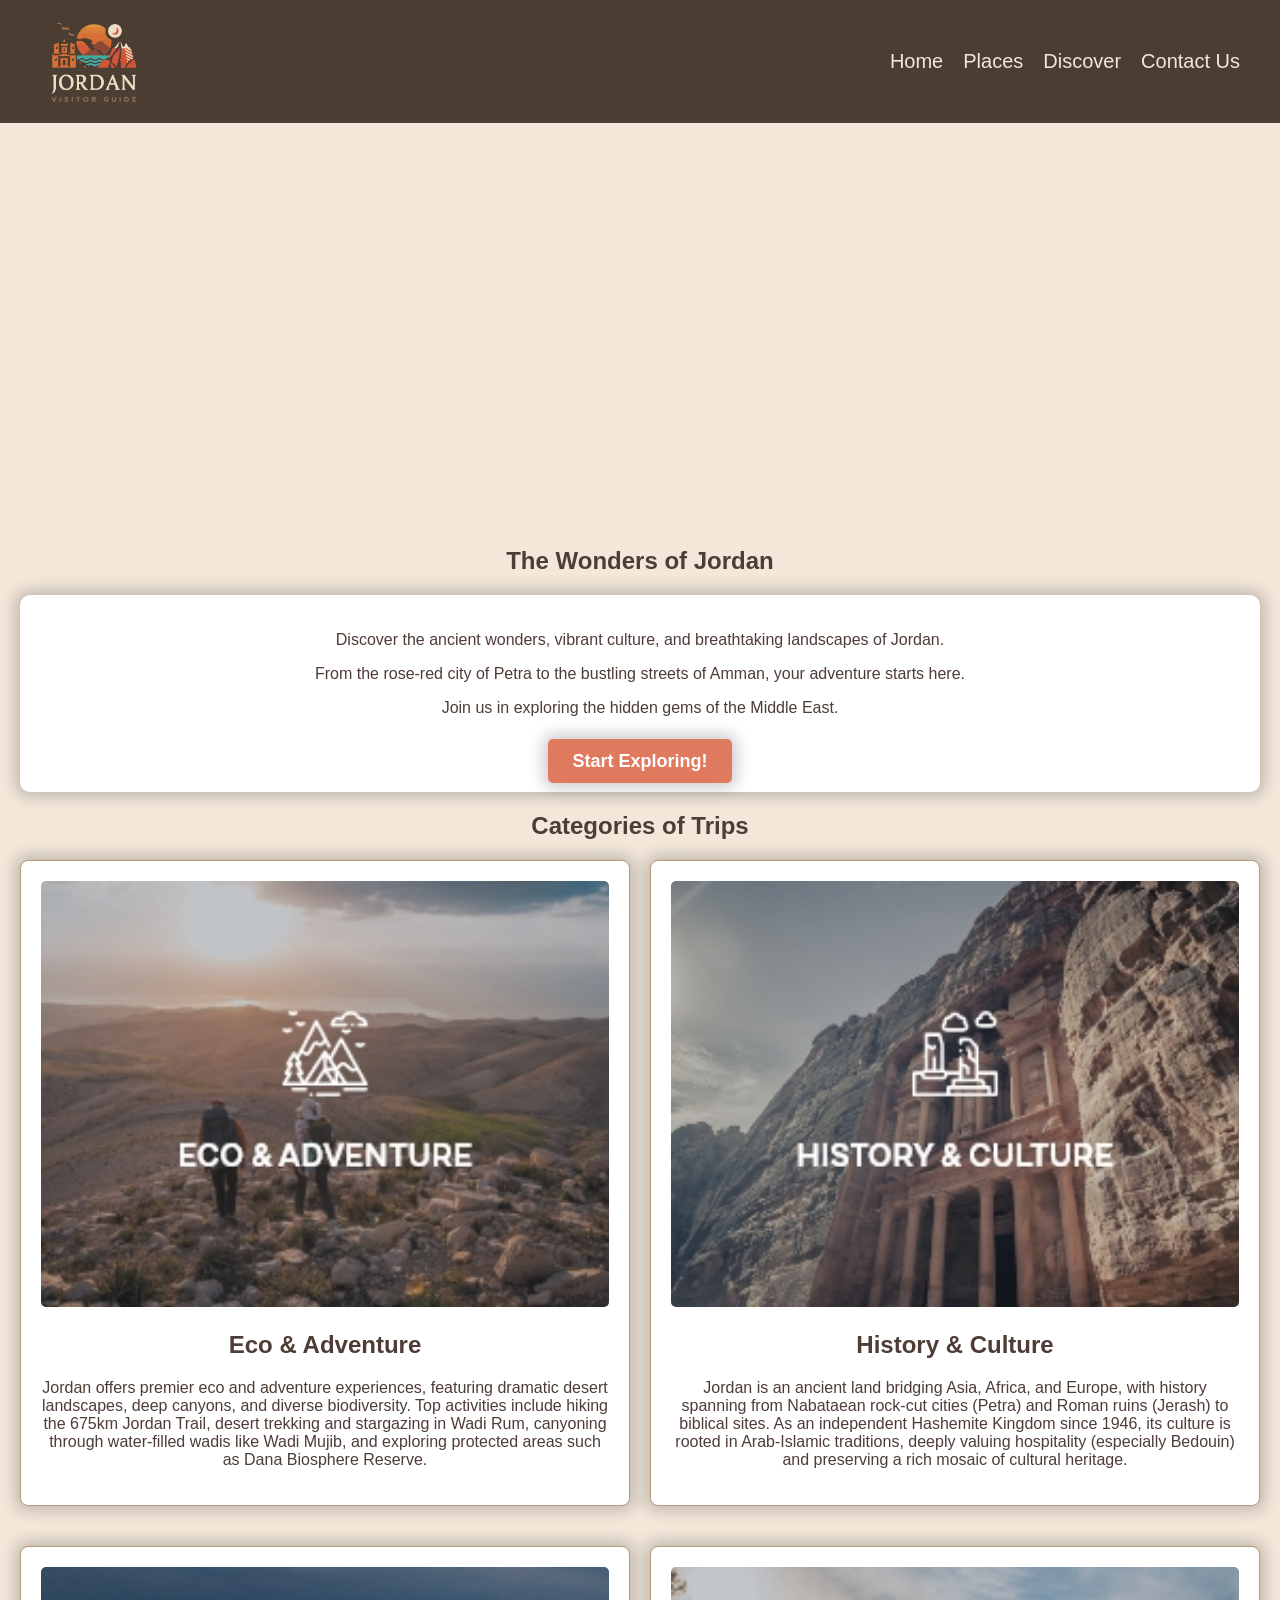
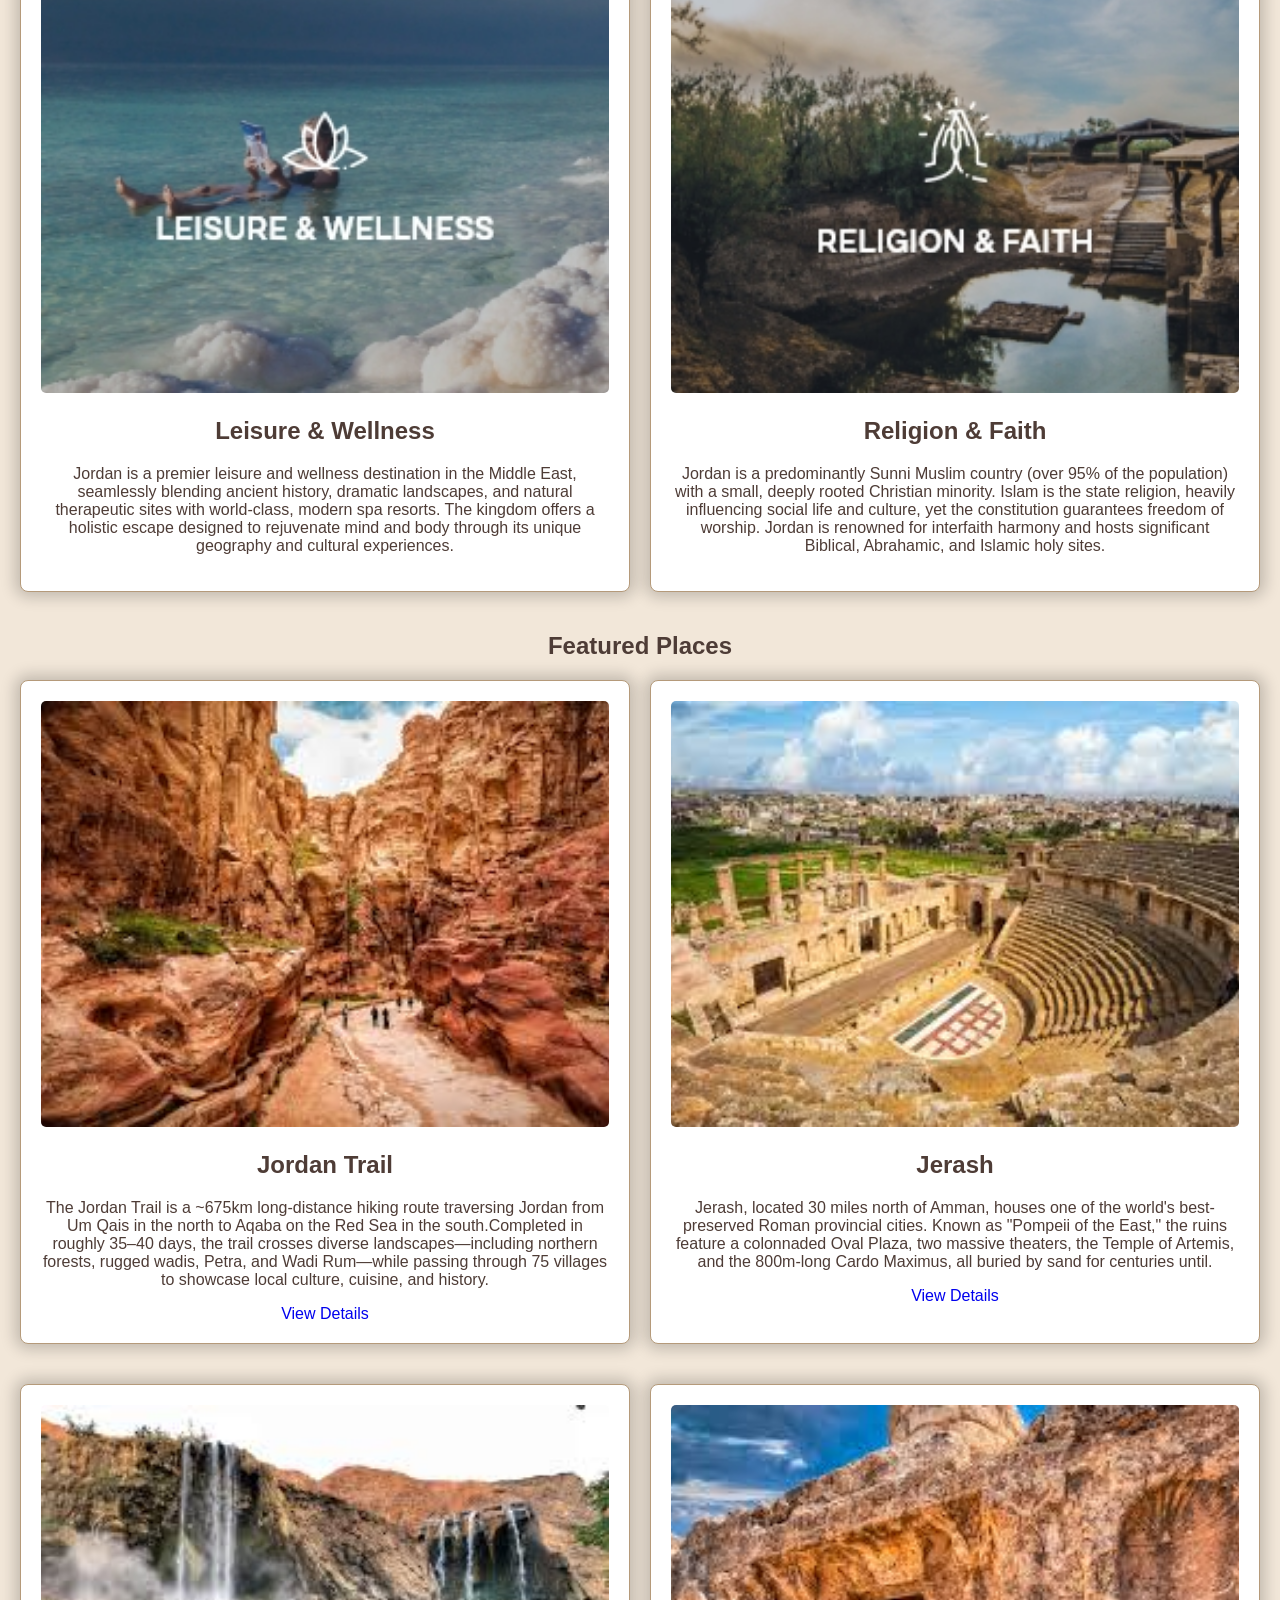
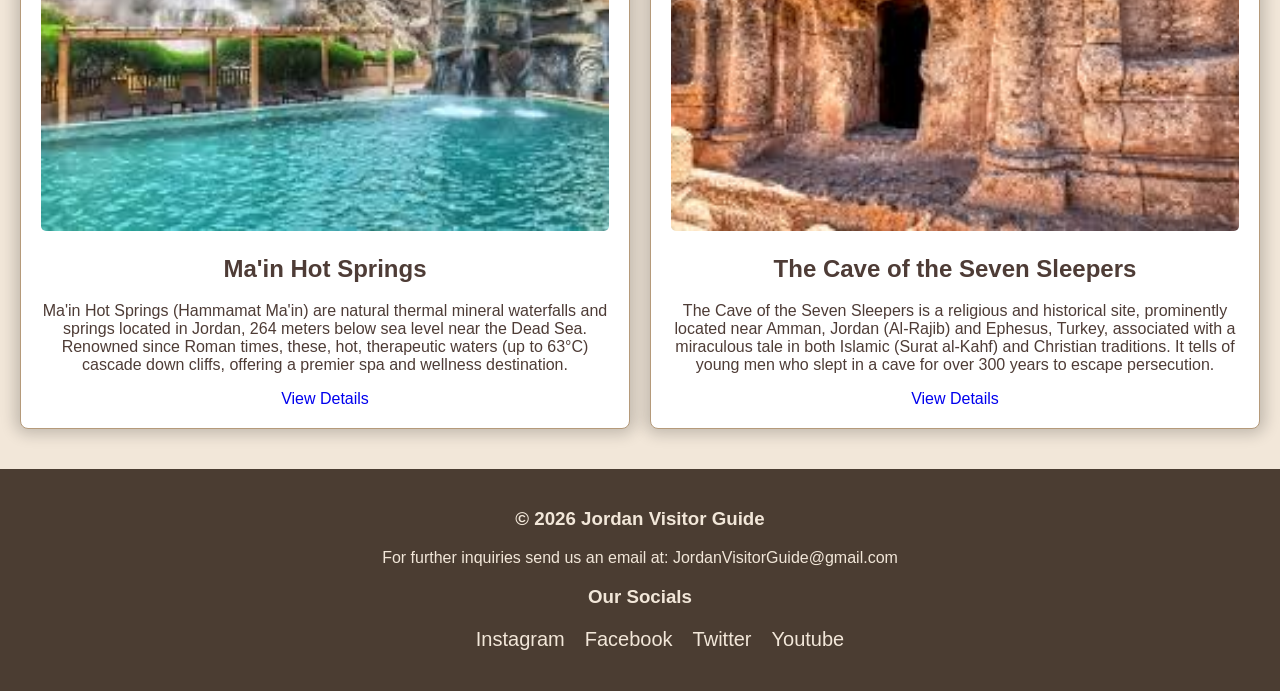
==== commit 06e6223b: "Fixed the src in index and update the place-details.js" ====
--- a/index.html
+++ b/index.html
@@ -93,7 +93,7 @@
 
         <section class="places">
             <div class="places-card">
-                <img src="assets/images/jordan-trail.jpeg" alt="Jordan Trail">
+                <img src="assets/images/jordan-trail-1.jpeg" alt="Jordan Trail">
                 <h2>Jordan Trail</h2>
                 <p>
                     The Jordan Trail is a ~675km long-distance hiking route traversing Jordan from Um Qais in the 
@@ -105,7 +105,7 @@
             </div>
 
             <div class="places-card">
-                <img src="assets/images/jerash.jpeg" alt="Jersah Roman Ruins">
+                <img src="assets/images/jerash-1.jpeg" alt="Jersah Roman Ruins">
                 <h2>Jerash</h2>
                 <p>
                     Jerash, located 30 miles north of Amman, houses one of the world's best-preserved Roman 
@@ -117,7 +117,7 @@
             </div>
 
             <div class="places-card">
-                <img src="assets/images/ma'in.jpeg" alt="Ma'in Hot Springs">
+                <img src="assets/images/ma'in-1.jpeg" alt="Ma'in Hot Springs">
                 <h2>Ma'in Hot Springs</h2>
                 <p>
                     Ma'in Hot Springs (Hammamat Ma'in) are natural thermal mineral waterfalls and springs 
@@ -129,7 +129,7 @@
             </div>
 
             <div class="places-card">
-                <img src="assets/images/cave-of-the-seven-sleepers.jpeg" alt="The Cave of the Seven Sleepers">
+                <img src="assets/images/cave-of-the-seven-sleepers-1.jpeg" alt="The Cave of the Seven Sleepers">
                 <h2>The Cave of the Seven Sleepers</h2>
                 <p>
                     The Cave of the Seven Sleepers is a religious and historical site, prominently 
--- a/style.css
+++ b/style.css
@@ -4,7 +4,7 @@
 }
 
 body {
-    background-color: #F2E7D9; 
+    background-color: #F2E7D9;
     color: #4E3C36;
     font-family: Arial, sans-serif;
     margin: 0;
@@ -33,7 +33,8 @@
     text-decoration: none;
 }
 
-nav a, footer a {
+nav a,
+footer a {
     color: #F2E7D9;
 }
 
@@ -48,7 +49,8 @@
     padding-left: 30px;
 }
 
-header ul, footer ul {
+header ul,
+footer ul {
     display: flex;
     gap: 20px;
     list-style-type: none;
@@ -56,7 +58,8 @@
     justify-content: center;
 }
 
-header ul li, footer ul li {
+header ul li,
+footer ul li {
     font-size: 20px;
 }
 
@@ -73,13 +76,13 @@
 }
 
 .hero .hero-button {
-    background-color: #E07A5F; 
+    background-color: #E07A5F;
     color: #FFFFFF;
     padding: 12px 24px;
     border-radius: 5px;
     font-size: 18px;
     font-weight: bold;
-    box-shadow: 0 0 15px 5px rgba(0,0,0,0.2);
+    box-shadow: 0 0 15px 5px rgba(0, 0, 0, 0.2);
 }
 
 .hero .hero-text {
@@ -87,62 +90,30 @@
     padding: 20px;
     border-radius: 10px;
     margin: 20px;
-    box-shadow: 0 0 15px 5px rgba(0,0,0,0.2);
-}
-
-.categories, .places {
+    box-shadow: 0 0 15px 5px rgba(0, 0, 0, 0.2);
+}
+
+.categories,
+.places {
     display: grid;
     grid-template-columns: repeat(2, 1fr);
     margin: 20px;
     gap: 20px;
 }
 
-.places-card, .categories-card {
+.places-card,
+.categories-card {
     background-color: #FFFFFF;
     border: 1px solid #B59A7A;
     padding: 20px;
     margin-bottom: 20px;
     border-radius: 8px;
-    box-shadow: 0 0 15px 5px rgba(0,0,0,0.2);
-}
-
-.categories-card img, .places-card img {
-    width: 100%; 
-    height: auto;
-    border-radius: 5px;
-}
-
-.places-card:hover, .categories-card:hover {
-    transform: scale(1.01);
-    transition: 0.3s ease-in-out;
-}
-
-/* PLACE-DETAILS */
-
-.place-details-container {
-    display: flex;
-    flex-direction: column;
-    align-items: center;
-    justify-content: center;
-    font-size: 20px;
-}
-
-.gallery {
-    display: grid;
-    grid-template-columns: repeat(2, 1fr);
-    margin: 20px;
-    gap: 20px;
-    justify-items: center;
-}
-
-.gallery img {
-    background-color: #FFFFFF;
-    border: 1px solid #B59A7A;
-    padding: 20px;
-    margin-bottom: 20px;
-    border-radius: 8px;
-    box-shadow: 0 0 15px 5px rgba(0,0,0,0.2);
-    width: 100%; 
+    box-shadow: 0 0 15px 5px rgba(0, 0, 0, 0.2);
+}
+
+.categories-card img,
+.places-card img {
+    width: 100%;
     height: auto;
     border-radius: 5px;
     box-sizing: border-box;
@@ -150,6 +121,45 @@
     object-fit: cover;
 }
 
+.places-card:hover,
+.categories-card:hover {
+    transform: scale(1.01);
+    transition: 0.3s ease-in-out;
+}
+
+/* PLACE-DETAILS */
+
+.place-details-container {
+    display: flex;
+    flex-direction: column;
+    align-items: center;
+    justify-content: center;
+    font-size: 20px;
+}
+
+.gallery {
+    display: grid;
+    grid-template-columns: repeat(2, 1fr);
+    margin: 20px;
+    gap: 20px;
+    justify-items: center;
+}
+
+.gallery img {
+    background-color: #FFFFFF;
+    border: 1px solid #B59A7A;
+    padding: 20px;
+    margin-bottom: 20px;
+    border-radius: 8px;
+    box-shadow: 0 0 15px 5px rgba(0, 0, 0, 0.2);
+    width: 100%;
+    height: auto;
+    border-radius: 5px;
+    box-sizing: border-box;
+    aspect-ratio: 4 / 3;
+    object-fit: cover;
+}
+
 .gallery img:hover {
     transform: scale(1.01);
     transition: 0.3s ease-in-out;
@@ -171,36 +181,95 @@
         flex-direction: column;
         padding: 10px;
     }
-    
+
     header #logo {
         width: 20%;
         padding-left: 0;
     }
 
-    .categories, .places, .gallery {
+    .categories,
+    .places,
+    .gallery {
         grid-template-columns: 1fr;
     }
-    
+
     .gallery img {
-        width: 95%; 
-    }
-}
+        width: 95%;
+    }
+}
+
 @media (max-width: 900px) {
     header {
         flex-direction: column;
         padding: 10px;
     }
-    
+
     header #logo {
         width: 20%;
         padding-left: 0;
     }
 
-    .categories, .places, .gallery {
+    .categories,
+    .places,
+    .gallery {
         grid-template-columns: 1fr;
     }
-    
+
     .gallery img {
-        width: 95%; 
-    }
+        width: 95%;
+    }
+}
+
+/* CONTACT CSS */
+
+.teamINFO {
+    display: flex;
+    justify-content: center;
+    gap: 30px;
+    flex-wrap: wrap;
+    padding: 40px 20px;
+}
+
+.teamCard {
+    flex: 1;
+    max-width: 300px;
+}
+
+.teamIMG {
+    width: 200px;
+    height: 200px;
+    margin-bottom: 15px;
+    border-radius: 50%;
+}
+
+.contactForm {
+    display: grid;
+    gap: 15px;
+    max-width: 600px;
+    margin: auto;
+}
+
+.submitBtn {
+
+    padding: 12px;
+    background-color: #4B3D32;
+    color: white;
+    border: none;
+    cursor: pointer;
+
+}
+
+.contactFormTextarea {
+    padding: 12px;
+    border: 1.5px solid #cccccc;
+}
+
+.contactFormInput {
+    padding: 12px;
+    border: 1.5px solid #cccccc;
+
+}
+
+.mail {
+    color: #4E3C36;
 }
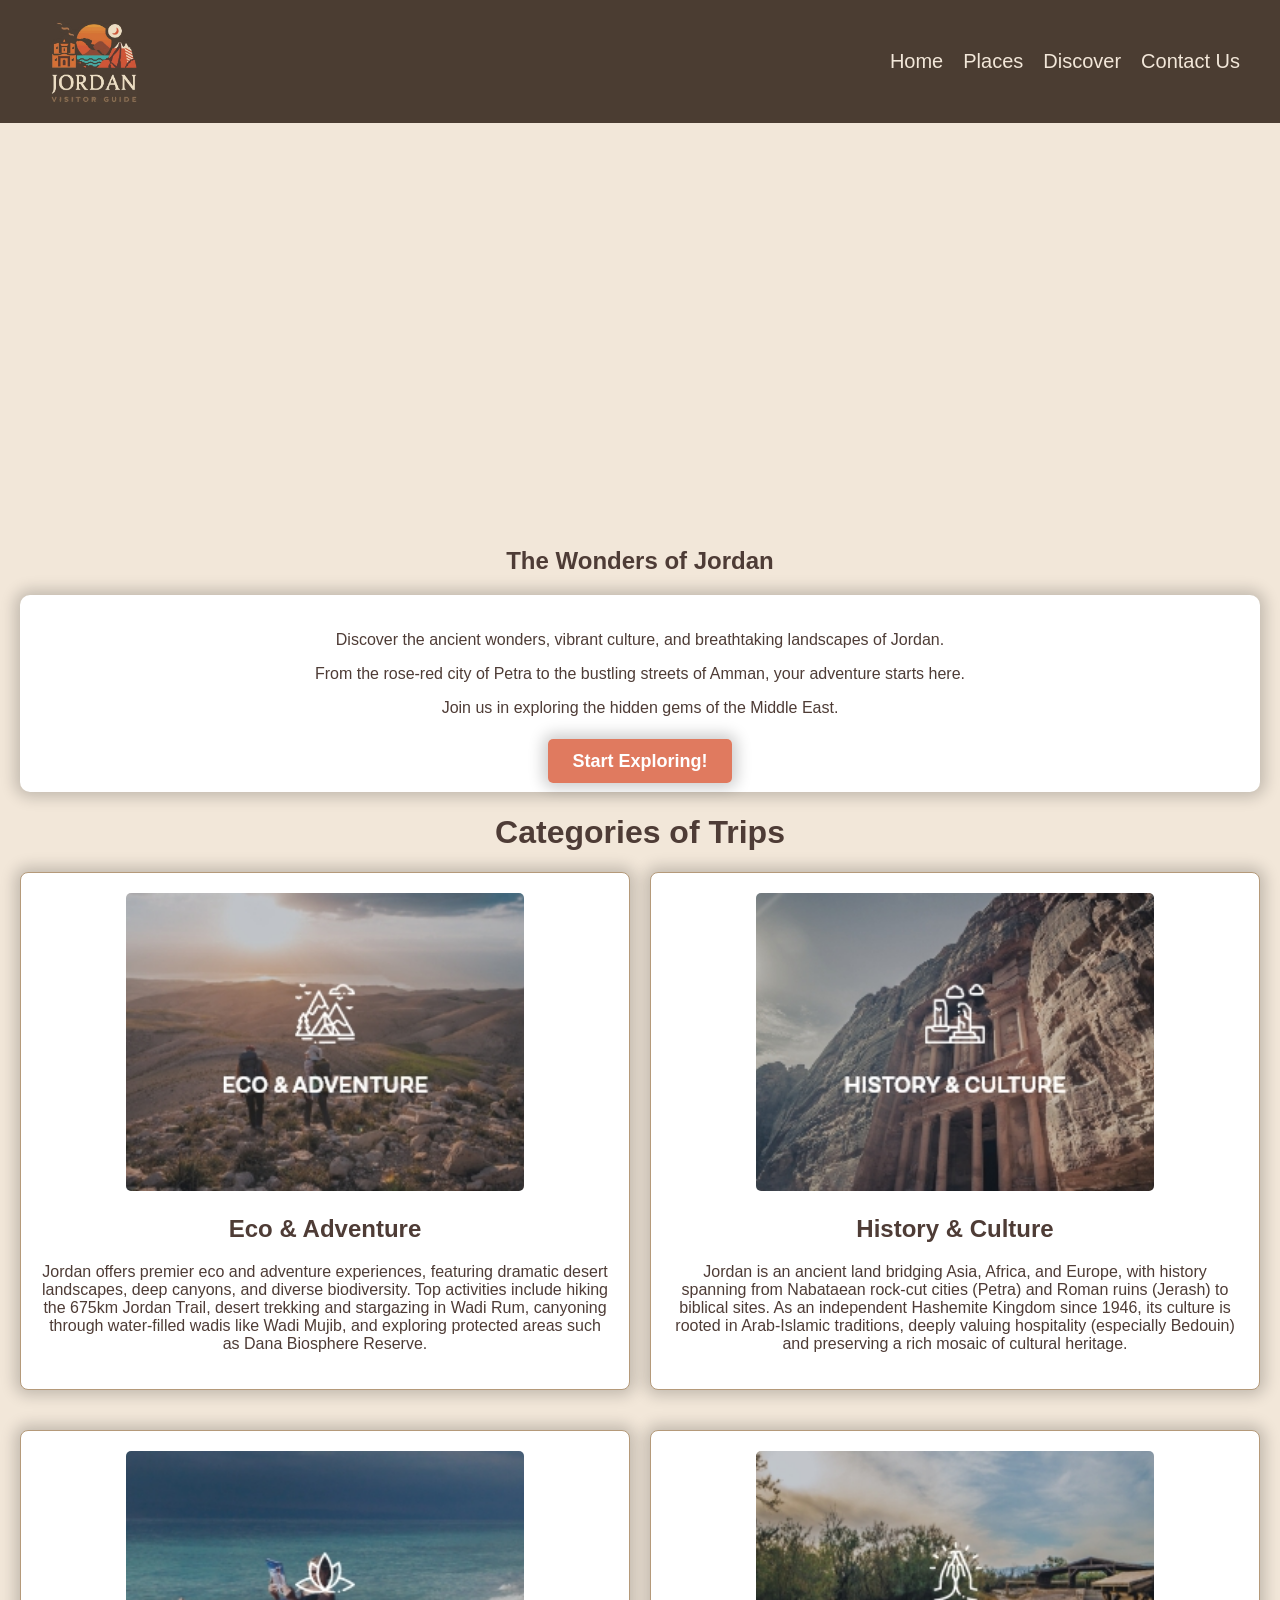
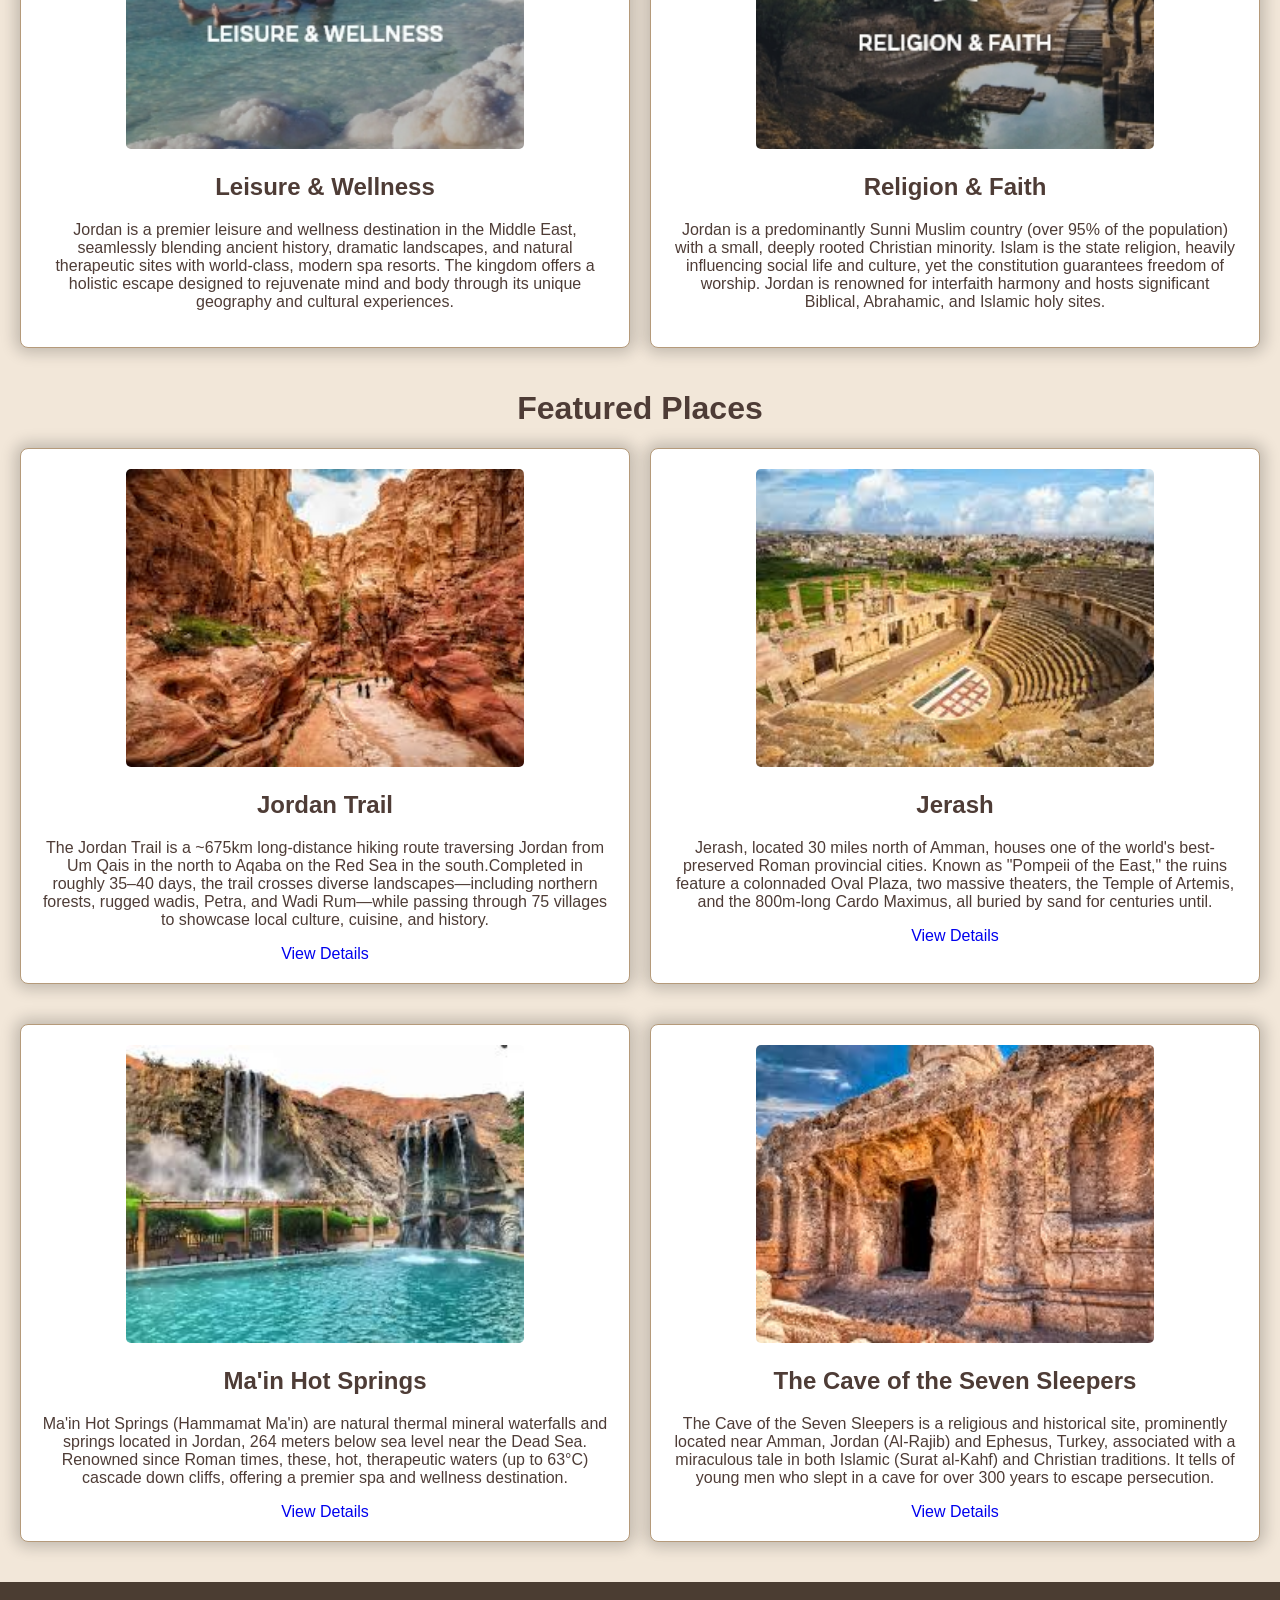
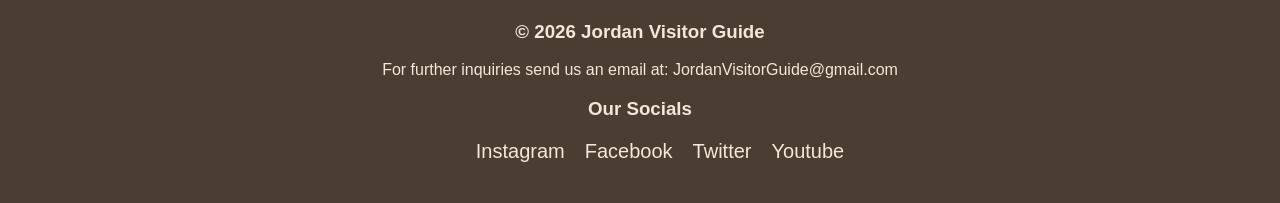
==== commit 46df5584: "finalizing everything for index" ====
--- a/index.html
+++ b/index.html
@@ -38,7 +38,7 @@
             </div>
         </section>
 
-        <h2>Categories of Trips</h2>
+        <h1>Categories of Trips</h1>
         
         <section class="categories">
             <div class="categories-card">
@@ -89,7 +89,7 @@
             </div>
         </section>
 
-        <h2>Featured Places</h2>
+        <h1>Featured Places</h1>
 
         <section class="places">
             <div class="places-card">
--- a/style.css
+++ b/style.css
@@ -18,7 +18,6 @@
     background-color: #4B3D32;
     color: #F2E7D9;
     padding: 20px;
-    position: sticky;
     top: 0;
     z-index: 100;
 }
@@ -96,6 +95,7 @@
 .categories,
 .places {
     display: grid;
+    justify-items: center;
     grid-template-columns: repeat(2, 1fr);
     margin: 20px;
     gap: 20px;
@@ -103,6 +103,7 @@
 
 .places-card,
 .categories-card {
+    /* width: 70%; */
     background-color: #FFFFFF;
     border: 1px solid #B59A7A;
     padding: 20px;
@@ -113,7 +114,7 @@
 
 .categories-card img,
 .places-card img {
-    width: 100%;
+    width: 70%;
     height: auto;
     border-radius: 5px;
     box-sizing: border-box;
@@ -272,4 +273,31 @@
 
 .mail {
     color: #4E3C36;
+}
+
+/*discover*/
+#eventsContainer {
+    display: grid;
+    justify-self: center;
+    grid-template-columns: repeat(3, 1fr); /* 3 cards per row */
+    grid-template-rows: repeat(2, auto);   /* ONLY 2 rows */
+    gap: 20px;
+    padding: 20px;
+}
+.event {
+    background: #f5f5f5;
+    border: 2px solid #c9a27c;
+    border-radius: 12px;
+    padding: 20px;
+    text-align: center;
+    width: 100%;
+    max-width: 350px;
+    box-shadow: 0 4px 10px rgba(0,0,0,0.1);
+}
+.event img {
+    width: 100%;
+    height: 200px;
+    object-fit: cover;
+    border-radius: 10px;
+    margin-bottom: 15px;
 }
